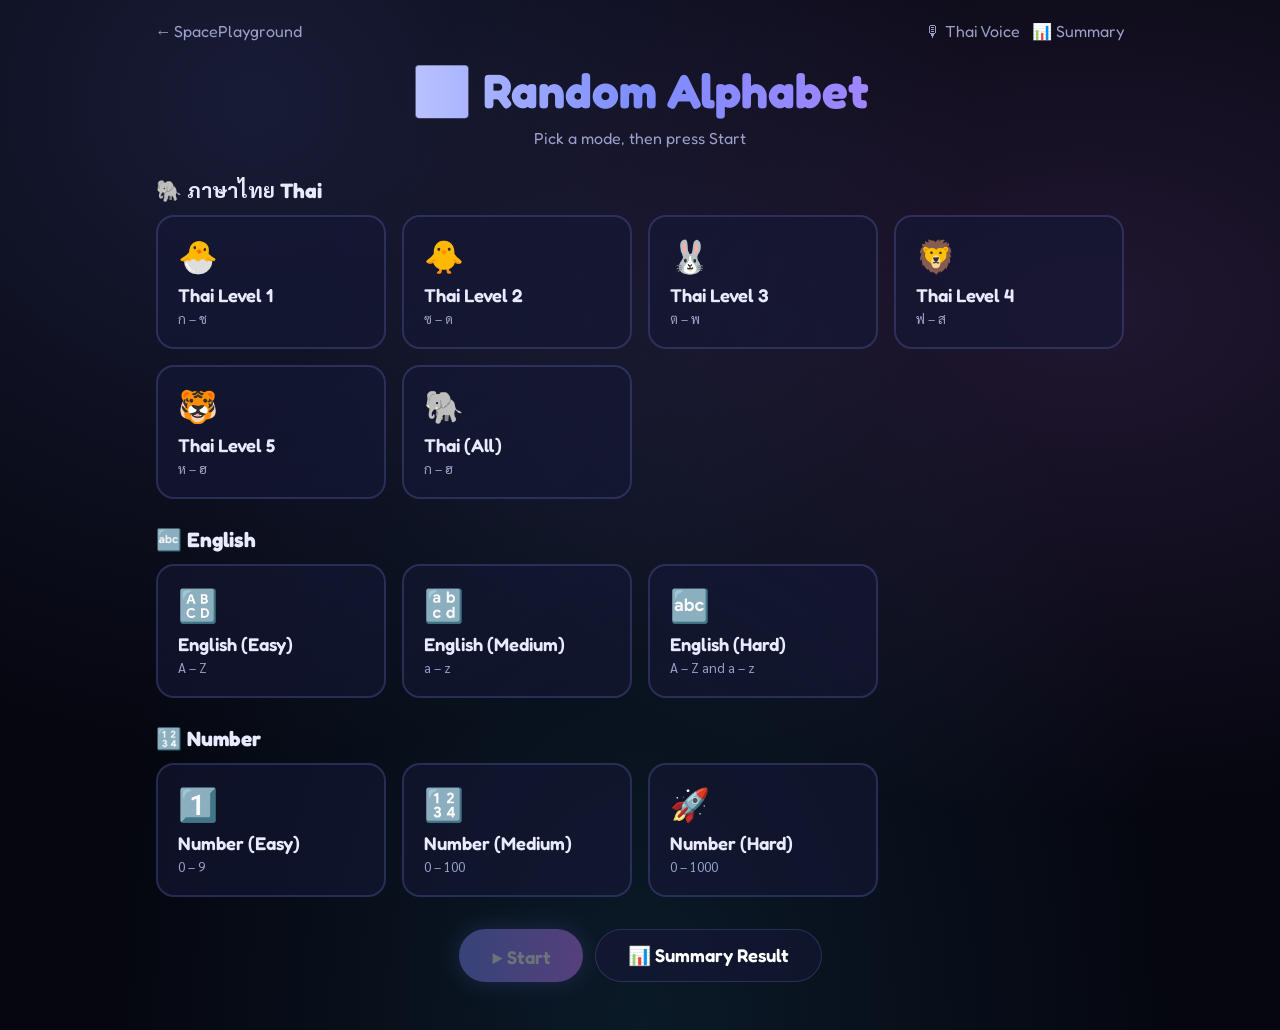
==== random-alphabet/index.html @ a7ce0a5f "Random Alphabet: record your own Thai voice; fix computer voice spelling out อ Co-Authored-By: Claud" ====
<!DOCTYPE html>
<html lang="en">
<head>
  <meta charset="UTF-8">
  <meta name="viewport" content="width=device-width, initial-scale=1.0">
  <title>Random Alphabet</title>
  <meta name="description" content="Random Alphabet — flash letters and numbers for kids, with score tracking.">
  <link rel="icon" href="data:image/svg+xml,<svg xmlns='http://www.w3.org/2000/svg' viewBox='0 0 100 100'><text y='.9em' font-size='90'>🔤</text></svg>">
  <link rel="preconnect" href="https://fonts.googleapis.com">
  <link rel="preconnect" href="https://fonts.gstatic.com" crossorigin>
  <link href="https://fonts.googleapis.com/css2?family=Fredoka:wght@500;600;700&family=Sarabun:wght@400;600&display=swap" rel="stylesheet">
  <style>
    :root {
      --bg: #05060f;
      --text: #e8eaff;
      --muted: #9aa0c7;
      --card: rgba(20, 24, 54, 0.6);
      --card-border: rgba(140, 150, 255, 0.2);
      --accent: #7c8cff;
      --accent-2: #c77dff;
      --good: #2ecc71;
      --bad: #ff5c6c;
      --glow: rgba(124, 140, 255, 0.45);
    }

    * { box-sizing: border-box; margin: 0; padding: 0; }

    body {
      font-family: "Fredoka", "Sarabun", system-ui, sans-serif;
      background: var(--bg);
      color: var(--text);
      min-height: 100vh;
      min-height: 100dvh;
      overflow-x: hidden;
      background-image:
        radial-gradient(ellipse at 20% 10%, rgba(124, 140, 255, 0.16), transparent 50%),
        radial-gradient(ellipse at 85% 30%, rgba(199, 125, 255, 0.14), transparent 50%),
        radial-gradient(ellipse at 50% 100%, rgba(60, 200, 255, 0.10), transparent 60%);
    }

    .wrap {
      max-width: 1000px;
      margin: 0 auto;
      padding: 0 16px;
    }

    .screen { display: none; }
    .screen.active { display: block; }

    button { font-family: inherit; cursor: pointer; border: none; }

    /* ---------- Header ---------- */
    header {
      display: flex;
      align-items: center;
      justify-content: space-between;
      padding: 20px 0;
    }
    header a, .link-btn {
      color: var(--muted);
      text-decoration: none;
      font-size: 1rem;
      background: none;
    }
    header a:hover, .link-btn:hover { color: var(--text); }

    h1 {
      font-size: clamp(2rem, 6vw, 3rem);
      text-align: center;
      background: linear-gradient(90deg, #ffffff, var(--accent) 50%, var(--accent-2));
      -webkit-background-clip: text;
      background-clip: text;
      color: transparent;
    }
    .sub { text-align: center; color: var(--muted); margin: 8px 0 28px; }

    h2 { font-size: 1.3rem; margin: 28px 0 12px; }

    /* ---------- Mode menu ---------- */
    .modes {
      display: grid;
      grid-template-columns: repeat(auto-fill, minmax(200px, 1fr));
      gap: 16px;
    }
    .mode {
      text-align: left;
      padding: 20px;
      border-radius: 18px;
      background: var(--card);
      border: 2px solid var(--card-border);
      color: var(--text);
      transition: transform 0.2s, border-color 0.2s, box-shadow 0.2s;
    }
    .mode:hover { transform: translateY(-4px); border-color: var(--accent); }
    .mode.selected {
      border-color: var(--accent-2);
      box-shadow: 0 0 28px rgba(199, 125, 255, 0.35);
    }
    .mode .icon { font-size: 2rem; }
    .mode .name { font-size: 1.15rem; font-weight: 600; margin-top: 8px; }
    .mode .range { color: var(--muted); font-family: "Sarabun", sans-serif; margin-top: 4px; }
    #mode-list h2:first-child { margin-top: 0; }

    .actions {
      display: flex;
      gap: 12px;
      justify-content: center;
      flex-wrap: wrap;
      margin: 32px 0 48px;
    }
    .btn {
      padding: 14px 32px;
      border-radius: 999px;
      font-size: 1.15rem;
      font-weight: 600;
      color: #fff;
      background: linear-gradient(90deg, var(--accent), var(--accent-2));
      box-shadow: 0 0 24px var(--glow);
      transition: transform 0.15s, opacity 0.2s;
    }
    .btn:hover { transform: translateY(-2px); }
    .btn:disabled { opacity: 0.4; cursor: not-allowed; transform: none; }
    .btn.ghost {
      background: var(--card);
      border: 1px solid var(--card-border);
      box-shadow: none;
    }
    .btn.danger { background: rgba(255, 92, 108, 0.15); color: var(--bad); box-shadow: none; }

    /* ---------- Game ---------- */
    #game.active {
      display: flex;
      flex-direction: column;
      min-height: 100vh;
      min-height: 100dvh;
      padding-bottom: 16px;
    }
    .bar {
      display: flex;
      align-items: center;
      justify-content: space-between;
      gap: 12px;
      padding: 16px 0;
      flex-wrap: wrap;
    }
    .pill {
      padding: 8px 16px;
      border-radius: 999px;
      background: var(--card);
      border: 1px solid var(--card-border);
      font-size: 1.05rem;
      font-weight: 600;
    }
    .timer { font-variant-numeric: tabular-nums; }
    .score .ok { color: var(--good); }
    .score .no { color: var(--bad); }
    .stop {
      padding: 10px 22px;
      border-radius: 999px;
      font-size: 1rem;
      font-weight: 600;
      background: rgba(255, 92, 108, 0.15);
      color: var(--bad);
      border: 1px solid rgba(255, 92, 108, 0.4);
    }

    .stage {
      flex: 1;
      display: flex;
      align-items: center;
      justify-content: center;
      padding: 12px 0;
    }
    .char {
      font-family: "Fredoka", "Sarabun", sans-serif;
      font-weight: 700;
      line-height: 1;
      font-size: min(52vw, 48vh);
      text-shadow: 0 0 40px currentColor;
      user-select: none;
    }
    /* Looped Thai font at regular weight with a soft glow, so the head circles (หัว)
       stay open and easy to see, like in school books. Bold or a strong glow fills them in. */
    .char.thai {
      font-family: "Sarabun", sans-serif;
      font-weight: 400;
      text-shadow: 0 0 18px rgba(255, 255, 255, 0.25);
      text-shadow: 0 0 18px color-mix(in srgb, currentColor 50%, transparent);
    }
    .char.long { font-size: min(30vw, 34vh); }
    .char.pop { animation: pop 0.35s ease-out; }
    @keyframes pop {
      0% { transform: scale(0.6); opacity: 0; }
      70% { transform: scale(1.08); opacity: 1; }
      100% { transform: scale(1); }
    }

    /* ---------- Correct / incorrect effects ---------- */
    .char.celebrate { animation: celebrate 0.8s ease-out; }
    @keyframes celebrate {
      0% { transform: scale(1); }
      30% { transform: scale(1.25) rotate(-6deg); }
      60% { transform: scale(0.95) rotate(4deg); }
      100% { transform: scale(1) rotate(0); }
    }
    .char.shake { animation: shake 0.4s ease-in-out; }
    @keyframes shake {
      0%, 100% { transform: translateX(0); }
      25% { transform: translateX(-14px); }
      75% { transform: translateX(14px); }
    }

    #fx {
      position: fixed;
      inset: 0;
      width: 100%;
      height: 100%;
      pointer-events: none;
      z-index: 10;
    }
    .cheer {
      position: fixed;
      left: 50%;
      top: 18%;
      z-index: 11;
      pointer-events: none;
      opacity: 0;
      white-space: nowrap;
      font-size: clamp(2rem, 8vw, 4rem);
      font-weight: 700;
      color: #fff;
      text-shadow: 0 0 20px var(--accent-2), 0 0 40px var(--accent);
    }
    .cheer.show { animation: cheer 1s ease-out; }
    @keyframes cheer {
      0% { opacity: 0; transform: translate(-50%, 20px) scale(0.5); }
      25% { opacity: 1; transform: translate(-50%, 0) scale(1.15); }
      70% { opacity: 1; transform: translate(-50%, -10px) scale(1); }
      100% { opacity: 0; transform: translate(-50%, -40px) scale(1); }
    }

    .rocket {
      position: fixed;
      left: 0;
      bottom: 0;
      z-index: 11;
      pointer-events: none;
      opacity: 0;
      font-size: clamp(3rem, 10vw, 6rem);
    }
    .rocket.fly { animation: rocket-dance 1.8s ease-in-out; }
    @keyframes rocket-dance {
      0%   { opacity: 1; transform: translate(-10vw, 10vh) rotate(0deg); }
      20%  { transform: translate(20vw, -25vh) rotate(-20deg) scale(1.1); }
      35%  { transform: translate(35vw, -35vh) rotate(25deg); }
      50%  { transform: translate(50vw, -30vh) rotate(-25deg) scale(1.2); }
      65%  { transform: translate(62vw, -45vh) rotate(20deg); }
      85%  { opacity: 1; transform: translate(85vw, -75vh) rotate(-10deg); }
      100% { opacity: 0; transform: translate(110vw, -110vh) rotate(0deg); }
    }

    .answer button:disabled { opacity: 0.6; }

    /* ---------- Winner ---------- */
    .win-banner { display: none; }
    #result.win .win-banner { display: block; }
    #result.win .result-card {
      border-color: #ffd166;
      box-shadow: 0 0 50px rgba(255, 209, 102, 0.35);
    }
    .trophy {
      font-size: clamp(5rem, 20vw, 9rem);
      line-height: 1.1;
      animation: trophy 1.2s ease-in-out infinite alternate;
    }
    @keyframes trophy {
      from { transform: scale(1) rotate(-8deg); }
      to { transform: scale(1.15) rotate(8deg); }
    }
    .winner {
      font-size: clamp(2.5rem, 10vw, 4.5rem);
      font-weight: 700;
      background: linear-gradient(90deg, #ffd166, #f72585, #4cc9f0, #06d6a0, #ffd166);
      background-size: 300% 100%;
      -webkit-background-clip: text;
      background-clip: text;
      color: transparent;
      animation: shine 3s linear infinite;
    }
    @keyframes shine { to { background-position: 300% 0; } }
    .winner-th { font-size: 1.4rem; margin-bottom: 12px; }

    /* ---------- Voice recording ---------- */
    .voice-progress { text-align: center; font-size: 1.1rem; margin-bottom: 20px; }
    .voice-grid {
      display: grid;
      grid-template-columns: repeat(auto-fill, minmax(150px, 1fr));
      gap: 12px;
    }
    .vcard {
      padding: 14px 10px;
      border-radius: 16px;
      background: var(--card);
      border: 2px solid var(--card-border);
      text-align: center;
    }
    .vcard.done { border-color: rgba(46, 204, 113, 0.55); }
    .vcard.recording {
      border-color: var(--bad);
      animation: rec-pulse 1s ease-in-out infinite alternate;
    }
    @keyframes rec-pulse { to { box-shadow: 0 0 24px rgba(255, 92, 108, 0.6); } }
    .vchar { font-family: "Sarabun", sans-serif; font-size: 3.5rem; line-height: 1.2; }
    .vhint { font-family: "Sarabun", sans-serif; color: var(--muted); font-size: 0.95rem; min-height: 1.4em; }
    .vbtns { display: flex; justify-content: center; gap: 6px; margin-top: 10px; }
    .vbtns button {
      width: 40px;
      height: 40px;
      border-radius: 50%;
      font-size: 1.05rem;
      background: rgba(255, 255, 255, 0.07);
      color: var(--text);
    }
    .vbtns button:disabled { opacity: 0.3; cursor: default; }
    .vbtns .rec { background: rgba(255, 92, 108, 0.18); }
    .vcard.recording .rec { background: var(--bad); }
    .voice-msg { text-align: center; color: var(--bad); margin-bottom: 16px; }
    .sound-btn {
      padding: 8px 14px;
      border-radius: 999px;
      font-size: 1.05rem;
      background: var(--card);
      border: 1px solid var(--card-border);
      color: var(--text);
    }

    .answer {
      display: grid;
      grid-template-columns: 1fr 1fr;
      gap: 16px;
    }
    .answer button {
      padding: 22px 12px;
      border-radius: 22px;
      font-size: clamp(1.2rem, 4vw, 1.6rem);
      font-weight: 700;
      color: #fff;
      transition: transform 0.1s;
    }
    .answer button:active { transform: scale(0.96); }
    .correct { background: var(--good); box-shadow: 0 6px 0 #1e8a4c; }
    .incorrect { background: var(--bad); box-shadow: 0 6px 0 #b83a47; }

    /* ---------- Result ---------- */
    .result-card {
      max-width: 480px;
      margin: 24px auto 0;
      padding: 28px;
      border-radius: 22px;
      background: var(--card);
      border: 1px solid var(--card-border);
      text-align: center;
    }
    .big-score { font-size: 3.5rem; font-weight: 700; margin: 12px 0; }
    .stats {
      display: grid;
      grid-template-columns: repeat(3, 1fr);
      gap: 10px;
      margin-top: 16px;
    }
    .stat { padding: 12px 6px; border-radius: 14px; background: rgba(255, 255, 255, 0.04); }
    .stat .v { font-size: 1.4rem; font-weight: 700; }
    .stat .l { color: var(--muted); font-size: 0.85rem; }

    /* ---------- Summary ---------- */
    .table-wrap { overflow-x: auto; border-radius: 16px; border: 1px solid var(--card-border); }
    table { width: 100%; border-collapse: collapse; background: var(--card); min-width: 560px; }
    th, td { padding: 12px 14px; text-align: left; font-size: 0.95rem; }
    th { color: var(--muted); font-weight: 500; border-bottom: 1px solid var(--card-border); }
    tr + tr td { border-top: 1px solid rgba(255, 255, 255, 0.05); }
    td.num { font-variant-numeric: tabular-nums; }
    .missed { display: flex; flex-wrap: wrap; gap: 8px; }
    .chip {
      padding: 6px 12px;
      border-radius: 999px;
      background: rgba(255, 92, 108, 0.12);
      color: var(--bad);
      font-family: "Fredoka", "Sarabun", sans-serif;
    }
    .chip b { font-size: 1.2rem; margin-right: 4px; }
    .empty { color: var(--muted); padding: 16px 0; }
    .mode-missed { margin-bottom: 12px; }
    .mode-missed .label { color: var(--muted); margin-bottom: 6px; }

    @media (max-width: 520px) {
      .answer button { padding: 20px 8px; }
      .bar { padding: 12px 0; }
      .pill { padding: 6px 12px; font-size: 0.95rem; }
    }
    @media (prefers-reduced-motion: reduce) {
      .char.pop, .char.celebrate, .char.shake, .trophy { animation: none; }
    }
  </style>
</head>
<body>
  <div class="wrap">

    <!-- ===== Mode menu ===== -->
    <section id="menu" class="screen active">
      <header>
        <a href="../">← SpacePlayground</a>
        <span>
          <button class="link-btn" data-go="voice">🎙 Thai Voice</button>
          &nbsp;
          <button class="link-btn" data-go="summary">📊 Summary</button>
        </span>
      </header>
      <h1>🔤 Random Alphabet</h1>
      <p class="sub">Pick a mode, then press Start</p>
      <div id="mode-list"></div>
      <div class="actions">
        <button class="btn" id="start-btn" disabled>▶ Start</button>
        <button class="btn ghost" data-go="summary">📊 Summary Result</button>
      </div>
    </section>

    <!-- ===== Game ===== -->
    <section id="game" class="screen">
      <div class="bar">
        <span class="pill" id="game-mode"></span>
        <span class="pill timer" id="timer">00:00</span>
        <span class="pill" id="progress"></span>
        <span class="pill score">
          <span class="ok">✔ <span id="ok-count">0</span></span>
          &nbsp;
          <span class="no">✘ <span id="no-count">0</span></span>
        </span>
        <button class="sound-btn" id="sound-btn" aria-label="Toggle sound">🔊</button>
        <button class="stop" id="stop-btn">■ Stop</button>
      </div>
      <div class="stage">
        <div class="char" id="char"></div>
      </div>
      <div class="answer">
        <button class="correct" id="correct-btn">✔ Correct</button>
        <button class="incorrect" id="incorrect-btn">✘ Incorrect</button>
      </div>
    </section>

    <!-- ===== Result of one game ===== -->
    <section id="result" class="screen">
      <header>
        <a href="../">← SpacePlayground</a>
        <span></span>
      </header>
      <div class="result-card">
        <div class="win-banner">
          <div class="trophy">🏆</div>
          <div class="winner">WINNER!</div>
          <div class="winner-th">ผู้ชนะ! เก่งที่สุดเลย! 🎉</div>
        </div>
        <div id="result-title" style="font-size:1.3rem;font-weight:600"></div>
        <div class="big-score" id="result-score"></div>
        <div class="stats">
          <div class="stat"><div class="v" id="result-ok" style="color:var(--good)"></div><div class="l">Correct</div></div>
          <div class="stat"><div class="v" id="result-no" style="color:var(--bad)"></div><div class="l">Incorrect</div></div>
          <div class="stat"><div class="v" id="result-time"></div><div class="l">Time</div></div>
        </div>
        <p class="sub" id="result-note" style="margin:16px 0 0"></p>
      </div>
      <div class="actions">
        <button class="btn" id="again-btn">↻ Play again</button>
        <button class="btn ghost" data-go="menu">Change mode</button>
        <button class="btn ghost" data-go="summary">📊 Summary</button>
      </div>
    </section>

    <!-- ===== Summary ===== -->
    <section id="summary" class="screen">
      <header>
        <button class="link-btn" data-go="menu">← Back to modes</button>
        <a href="../">SpacePlayground</a>
      </header>
      <h1>📊 Summary Result</h1>
      <p class="sub">All games, grouped by mode</p>

      <h2>By mode</h2>
      <div class="table-wrap">
        <table>
          <thead>
            <tr><th>Mode</th><th>Games</th><th>🏆 Wins</th><th>Turns</th><th>Correct</th><th>Incorrect</th><th>Accuracy</th><th>Best game</th><th>Total time</th></tr>
          </thead>
          <tbody id="mode-summary"></tbody>
        </table>
      </div>

      <h2>Most missed</h2>
      <div id="missed"></div>

      <h2>Game history</h2>
      <div class="table-wrap">
        <table>
          <thead>
            <tr><th>Date</th><th>Mode</th><th>Time</th><th>Correct</th><th>Incorrect</th><th>Accuracy</th></tr>
          </thead>
          <tbody id="history"></tbody>
        </table>
      </div>

      <div class="actions">
        <button class="btn ghost" id="export-btn">⬇ Export JSON</button>
        <button class="btn ghost" id="import-btn">⬆ Import JSON</button>
        <button class="btn danger" id="clear-btn">🗑 Clear all</button>
        <input type="file" id="import-file" accept="application/json,.json" hidden>
      </div>
    </section>

    <!-- ===== Record your own Thai voice ===== -->
    <section id="voice" class="screen">
      <header>
        <button class="link-btn" data-go="menu">← Back to modes</button>
        <a href="../">SpacePlayground</a>
      </header>
      <h1>🎙 Thai Voice</h1>
      <p class="sub">
        อัดเสียงของคุณเองทีละตัว — เกมจะเล่นเสียงของคุณ 2 ครั้งแทนเสียงคอมพิวเตอร์<br>
        Tap 🎙 to record, tap ■ to stop (stops by itself after 5 s). Saved on this device only.
      </p>
      <p class="voice-msg" id="voice-msg" hidden></p>
      <div class="voice-progress" id="voice-progress"></div>
      <div class="voice-grid" id="voice-grid"></div>
      <div class="actions">
        <button class="btn ghost" id="voice-export-btn">⬇ Export voices</button>
        <button class="btn ghost" id="voice-import-btn">⬆ Import voices</button>
        <button class="btn danger" id="voice-clear-btn">🗑 Delete all voices</button>
        <input type="file" id="voice-import-file" accept="application/json,.json" hidden>
      </div>
    </section>

  </div>

  <canvas id="fx"></canvas>
  <div class="cheer" id="cheer"></div>
  <div class="rocket" id="rocket">🚀</div>

  <script>
    // ===== Modes =====
    const range = (from, to) => Array.from({ length: to - from + 1 }, (_, i) => from + i);
    const UPPER = range(65, 90).map(c => String.fromCharCode(c));
    const LOWER = range(97, 122).map(c => String.fromCharCode(c));
    // The 44 Thai consonants ก – ฮ (ฤ and ฦ are vowels, so they are left out)
    const THAI = [..."กขฃคฅฆงจฉชซฌญฎฏฐฑฒณดตถทธนบปผฝพฟภมยรลวศษสหฬอฮ"];
    // Word for each consonant (ก → ไก่), shown as the hint when recording your voice
    const THAI_WORDS = {
      "ก": "ไก่", "ข": "ไข่", "ฃ": "ขวด", "ค": "ควาย", "ฅ": "คน", "ฆ": "ระฆัง", "ง": "งู",
      "จ": "จาน", "ฉ": "ฉิ่ง", "ช": "ช้าง", "ซ": "โซ่", "ฌ": "เฌอ", "ญ": "หญิง",
      "ฎ": "ชฎา", "ฏ": "ปฏัก", "ฐ": "ฐาน", "ฑ": "มณโฑ", "ฒ": "ผู้เฒ่า", "ณ": "เณร",
      "ด": "เด็ก", "ต": "เต่า", "ถ": "ถุง", "ท": "ทหาร", "ธ": "ธง", "น": "หนู",
      "บ": "ใบไม้", "ป": "ปลา", "ผ": "ผึ้ง", "ฝ": "ฝา", "พ": "พาน", "ฟ": "ฟัน", "ภ": "สำเภา", "ม": "ม้า",
      "ย": "ยักษ์", "ร": "เรือ", "ล": "ลิง", "ว": "แหวน",
      "ศ": "ศาลา", "ษ": "ฤๅษี", "ส": "เสือ", "ห": "หีบ", "ฬ": "จุฬา", "อ": "อ่าง", "ฮ": "นกฮูก",
    };
    // Computer voice: say the letter on its own (it reads ก as "กอ"; writing "กอ" makes it
    // spell out อ as "ออ อ่าง"), and respell words it misreads the way they are pronounced
    const SPOKEN_WORDS = {
      "ฌ": "เชอ", "ฎ": "ชะดา", "ฏ": "ปะตัก", "ฐ": "ถาน", "ฑ": "มนโท", "ฒ": "ผู้เท่า", "ณ": "เนน",
      "ท": "ทะหาน", "ย": "ยัก", "ศ": "สาลา", "ษ": "รือสี", "ฬ": "จุลา",
    };
    const thaiSpeech = c => `${c} ${SPOKEN_WORDS[c] || THAI_WORDS[c]}`;

    // Thai levels: 10 letters each, in alphabet order (level 5 = the last 4)
    const thaiLevel = (n, icon) => {
      const pool = THAI.slice((n - 1) * 10, n * 10);
      return { icon, name: `Thai Level ${n}`, range: `${pool[0]} – ${pool[pool.length - 1]}`, pool, thai: true };
    };

    const MODES = {
      thai1:     thaiLevel(1, "🐣"),
      thai2:     thaiLevel(2, "🐥"),
      thai3:     thaiLevel(3, "🐰"),
      thai4:     thaiLevel(4, "🦁"),
      thai5:     thaiLevel(5, "🐯"),
      thai:      { icon: "🐘", name: "Thai (All)",        range: "ก – ฮ",           pool: THAI, thai: true },
      enEasy:    { icon: "🔠", name: "English (Easy)",    range: "A – Z",            pool: UPPER },
      enMedium:  { icon: "🔡", name: "English (Medium)",  range: "a – z",            pool: LOWER },
      enHard:    { icon: "🔤", name: "English (Hard)",    range: "A – Z and a – z",  pool: [...UPPER, ...LOWER] },
      numEasy:   { icon: "1️⃣", name: "Number (Easy)",     range: "0 – 9",            pool: range(0, 9).map(String) },
      numMedium: { icon: "🔢", name: "Number (Medium)",   range: "0 – 100",          pool: range(0, 100).map(String) },
      numHard:   { icon: "🚀", name: "Number (Hard)",     range: "0 – 1000",         pool: range(0, 1000).map(String) },
    };

    const COLORS = ["#ffd166", "#06d6a0", "#4cc9f0", "#f72585", "#b8f2e6", "#ff9f1c", "#c77dff", "#90f1ef", "#ffadad"];

    // ===== Storage (JSON in this browser) =====
    const STORE_KEY = "spaceplayground.randomAlphabet.v1";

    function loadData() {
      try {
        const data = JSON.parse(localStorage.getItem(STORE_KEY));
        if (data && Array.isArray(data.games)) return data;
      } catch (e) {}
      return { version: 1, games: [] };
    }

    function saveData(data) {
      try {
        localStorage.setItem(STORE_KEY, JSON.stringify(data));
        return true;
      } catch (e) {
        return false;
      }
    }

    // ===== Helpers =====
    const $ = id => document.getElementById(id);

    function fmtTime(sec) {
      const m = Math.floor(sec / 60), s = sec % 60;
      return `${String(m).padStart(2, "0")}:${String(s).padStart(2, "0")}`;
    }

    function pct(ok, total) {
      return total ? Math.round((ok / total) * 100) + "%" : "–";
    }

    function escapeHtml(s) {
      return String(s).replace(/[&<>"']/g, c => ({ "&": "&amp;", "<": "&lt;", ">": "&gt;", '"': "&quot;", "'": "&#39;" }[c]));
    }

    function show(screen) {
      document.querySelectorAll(".screen").forEach(el => el.classList.toggle("active", el.id === screen));
      if (screen === "summary") renderSummary();
      if (screen === "voice") renderVoices();
      else stopRecording();
      window.scrollTo(0, 0);
    }

    document.querySelectorAll("[data-go]").forEach(el =>
      el.addEventListener("click", () => show(el.dataset.go))
    );

    // ===== Mode menu =====
    let selectedMode = null;

    const MODE_GROUPS = [
      { title: "🐘 ภาษาไทย Thai", keys: ["thai1", "thai2", "thai3", "thai4", "thai5", "thai"] },
      { title: "🔤 English", keys: ["enEasy", "enMedium", "enHard"] },
      { title: "🔢 Number", keys: ["numEasy", "numMedium", "numHard"] },
    ];

    for (const group of MODE_GROUPS) {
      const title = document.createElement("h2");
      title.textContent = group.title;
      const grid = document.createElement("div");
      grid.className = "modes";
      $("mode-list").append(title, grid);
      for (const key of group.keys) addModeButton(key, MODES[key], grid);
    }

    function addModeButton(key, m, grid) {
      const btn = document.createElement("button");
      btn.className = "mode";
      btn.dataset.mode = key;
      btn.innerHTML = `<div class="icon">${m.icon}</div><div class="name">${m.name}</div><div class="range">${m.range}</div>`;
      btn.addEventListener("click", () => {
        selectedMode = key;
        document.querySelectorAll(".mode").forEach(el => el.classList.toggle("selected", el === btn));
        $("start-btn").disabled = false;
      });
      btn.addEventListener("dblclick", startGame);
      grid.appendChild(btn);
    }

    $("start-btn").addEventListener("click", startGame);

    // ===== Game =====
    let game = null;
    let timerId = null;

    function startGame() {
      if (!selectedMode) return;
      game = {
        mode: selectedMode,
        startedAt: Date.now(),
        turns: [],
        current: null,
        streak: 0,
        // Characters not yet answered correctly; a correct one is removed so it won't come back
        remaining: new Set(MODES[selectedMode].pool),
      };
      updateProgress();
      $("game-mode").textContent = `${MODES[selectedMode].icon} ${MODES[selectedMode].name}`;
      $("ok-count").textContent = "0";
      $("no-count").textContent = "0";
      $("timer").textContent = "00:00";
      busy = false;
      setAnswerButtons(true);
      clearInterval(timerId);
      timerId = setInterval(() => {
        $("timer").textContent = fmtTime(elapsedSec());
      }, 250);
      show("game");
      nextChar();
    }

    function elapsedSec() {
      return Math.floor((Date.now() - game.startedAt) / 1000);
    }

    function updateProgress() {
      const total = MODES[game.mode].pool.length;
      $("progress").textContent = `⭐ ${total - game.remaining.size} / ${total}`;
    }

    function nextChar() {
      const mode = MODES[game.mode];
      const pool = [...game.remaining];
      let value;
      do {
        value = pool[Math.floor(Math.random() * pool.length)];
      } while (value === game.current && pool.length > 1);
      game.current = value;

      const el = $("char");
      el.textContent = value;
      el.className = "char" + (mode.thai ? " thai" : "") + (value.length >= 3 ? " long" : "");
      el.style.color = COLORS[Math.floor(Math.random() * COLORS.length)];
      void el.offsetWidth; // restart the pop animation
      el.classList.add("pop");
    }

    let busy = false; // true while an effect plays, so one tap = one answer

    function setAnswerButtons(enabled) {
      $("correct-btn").disabled = !enabled;
      $("incorrect-btn").disabled = !enabled;
    }

    const sleep = ms => new Promise(r => setTimeout(r, ms));

    async function answer(correct) {
      if (!game || busy) return;
      const value = game.current;
      game.turns.push({ value, correct, atSec: elapsedSec() });
      game.streak = correct ? game.streak + 1 : 0;
      if (correct) game.remaining.delete(value);
      const won = game.remaining.size === 0;
      const ok = game.turns.filter(t => t.correct).length;
      $("ok-count").textContent = ok;
      $("no-count").textContent = game.turns.length - ok;
      updateProgress();

      busy = true;
      setAnswerButtons(false);

      const el = $("char");
      el.classList.remove("pop", "celebrate", "shake");
      void el.offsetWidth;
      if (correct) {
        el.classList.add("celebrate");
        if (!won) celebrate(game.streak);
        playYay();
      } else {
        el.classList.add("shake");
        playOops();
      }

      // Read the letter aloud twice (easier for kids to catch), then show the next one
      const thisGame = game;
      const say = () => game === thisGame && speak(value, thisGame.mode);
      const voice = sleep(correct ? 350 : 400).then(say).then(() => sleep(400)).then(say);
      await Promise.all([sleep(correct ? 900 : 450), Promise.race([voice, sleep(7000)])]);
      if (game !== thisGame) return;
      if (won) return finishGame(true);
      busy = false;
      setAnswerButtons(true);
      nextChar();
    }

    // Every character answered correctly: trophy, fireworks show, fanfare and voice
    function winShow(modeKey) {
      const center = () => ({ x: window.innerWidth / 2, y: window.innerHeight / 3 });
      burst(150, center());
      fireworks(10);
      setTimeout(flyRocket, 600);
      setTimeout(() => burst(120, center()), 2200);
      setTimeout(() => fireworks(8), 2600);
      setTimeout(flyRocket, 3200);
      playFanfare();
      setTimeout(() => {
        if (MODES[modeKey].thai && voiceCache.has(WIN_KEY)) playRecording(WIN_KEY);
        else if (MODES[modeKey].thai) speakText("เก่งมาก! หนูชนะแล้ว!", "th");
        else speakText("Congratulations! You are the winner!", "en");
      }, 2000);
    }

    // ===== Effects: cheer text, confetti, fireworks, rocket, sounds, voice =====
    const CHEERS = ["เก่งมาก! 🎉", "Great job! ⭐", "Yay! 🥳", "ถูกต้อง! 🌟", "Awesome! 🚀", "Super! 🌈", "เยี่ยมเลย! 💫"];
    const reduceMotion = window.matchMedia("(prefers-reduced-motion: reduce)").matches;

    // Pick a random effect each time; every 5 in a row gets all of them
    function celebrate(streak) {
      if (streak > 0 && streak % 5 === 0) {
        showCheer(`🔥 ${streak} ติดกัน!`);
        burst();
        fireworks(5);
        flyRocket();
        return;
      }
      showCheer();
      const effects = [
        () => burst(),
        () => fireworks(3),
        () => { flyRocket(); burst(40); },
      ];
      effects[Math.floor(Math.random() * effects.length)]();
    }

    function showCheer(text) {
      const el = $("cheer");
      el.textContent = text || CHEERS[Math.floor(Math.random() * CHEERS.length)];
      el.classList.remove("show");
      void el.offsetWidth;
      el.classList.add("show");
    }

    function flyRocket() {
      if (reduceMotion) return;
      const el = $("rocket");
      el.classList.remove("fly");
      void el.offsetWidth;
      el.classList.add("fly");
    }

    const fx = $("fx");
    const fctx = fx.getContext("2d");
    let parts = [];
    let fxRunning = false;

    function sizeFx() {
      fx.width = window.innerWidth * devicePixelRatio;
      fx.height = window.innerHeight * devicePixelRatio;
    }
    window.addEventListener("resize", sizeFx);
    sizeFx();

    function runFx() {
      if (!fxRunning) {
        fxRunning = true;
        requestAnimationFrame(tickFx);
      }
    }

    // Confetti and stars bursting out of the letter
    function burst(count = 90, origin) {
      if (reduceMotion) return;
      const dpr = devicePixelRatio;
      if (!origin) {
        const r = $("char").getBoundingClientRect();
        origin = { x: r.left + r.width / 2, y: r.top + r.height / 2 };
      }
      const cx = origin.x * dpr;
      const cy = origin.y * dpr;
      const EMOJI = ["⭐", "🌟", "✨", "🎈", "💖", "🪐"];
      for (let i = 0; i < count; i++) {
        const angle = Math.random() * Math.PI * 2;
        const speed = (4 + Math.random() * 10) * dpr;
        parts.push({
          kind: "confetti",
          x: cx, y: cy,
          vx: Math.cos(angle) * speed,
          vy: Math.sin(angle) * speed - 4 * dpr,
          g: 0.25 * dpr,
          rot: Math.random() * Math.PI,
          vr: (Math.random() - 0.5) * 0.3,
          size: (6 + Math.random() * 6) * dpr,
          color: COLORS[Math.floor(Math.random() * COLORS.length)],
          emoji: i < 14 ? EMOJI[Math.floor(Math.random() * EMOJI.length)] : null,
          life: 0,
          max: 70 + Math.random() * 40,
        });
      }
      runFx();
    }

    // Fireworks: shells fly up from the bottom and explode into sparks
    function fireworks(count) {
      if (reduceMotion) return;
      for (let i = 0; i < count; i++) setTimeout(launchShell, i * 280);
    }

    function launchShell() {
      const dpr = devicePixelRatio;
      const g = 0.22 * dpr;
      const height = fx.height * (0.45 + Math.random() * 0.3);
      parts.push({
        kind: "shell",
        x: fx.width * (0.15 + Math.random() * 0.7),
        y: fx.height,
        vx: (Math.random() - 0.5) * 2 * dpr,
        vy: -Math.sqrt(2 * g * height),
        g,
        color: COLORS[Math.floor(Math.random() * COLORS.length)],
        life: 0,
        max: Infinity,
      });
      runFx();
    }

    function explode(shell) {
      const dpr = devicePixelRatio;
      const sparks = [];
      for (let i = 0; i < 60; i++) {
        const angle = (i / 60) * Math.PI * 2 + Math.random() * 0.1;
        const speed = (2 + Math.random() * 4) * dpr;
        sparks.push({
          kind: "spark",
          x: shell.x, y: shell.y,
          vx: Math.cos(angle) * speed,
          vy: Math.sin(angle) * speed,
          g: 0.06 * dpr,
          size: (2 + Math.random() * 2) * dpr,
          color: Math.random() < 0.2 ? "#ffffff" : shell.color,
          life: 0,
          max: 50 + Math.random() * 30,
        });
      }
      return sparks;
    }

    function tickFx() {
      fctx.clearRect(0, 0, fx.width, fx.height);
      const born = [];
      for (const p of parts) {
        p.life++;
        if (p.kind === "shell") {
          p.vy += p.g;
          p.x += p.vx;
          p.y += p.vy;
          fctx.strokeStyle = p.color;
          fctx.lineWidth = 3 * devicePixelRatio;
          fctx.beginPath();
          fctx.moveTo(p.x, p.y);
          fctx.lineTo(p.x - p.vx * 3, p.y - p.vy * 3);
          fctx.stroke();
          if (p.vy >= 0) {
            p.life = p.max;
            born.push(...explode(p));
          }
          continue;
        }

        const drag = p.kind === "spark" ? 0.97 : 0.98;
        p.vx *= drag;
        p.vy = p.vy * drag + p.g;
        p.x += p.vx;
        p.y += p.vy;
        fctx.save();
        fctx.globalAlpha = 1 - p.life / p.max;
        if (p.kind === "spark") {
          fctx.fillStyle = p.color;
          fctx.beginPath();
          fctx.arc(p.x, p.y, p.size, 0, Math.PI * 2);
          fctx.fill();
        } else {
          p.rot += p.vr;
          fctx.translate(p.x, p.y);
          fctx.rotate(p.rot);
          if (p.emoji) {
            fctx.font = `${p.size * 3}px serif`;
            fctx.textAlign = "center";
            fctx.textBaseline = "middle";
            fctx.fillText(p.emoji, 0, 0);
          } else {
            fctx.fillStyle = p.color;
            fctx.fillRect(-p.size / 2, -p.size / 4, p.size, p.size / 2);
          }
        }
        fctx.restore();
      }
      parts = parts.filter(p => p.life < p.max).concat(born);
      if (parts.length) {
        requestAnimationFrame(tickFx);
      } else {
        fctx.clearRect(0, 0, fx.width, fx.height);
        fxRunning = false;
      }
    }

    // Sounds are generated in the browser (no audio files needed)
    const SOUND_KEY = STORE_KEY + ".sound";
    let soundOn = true;
    try { soundOn = localStorage.getItem(SOUND_KEY) !== "off"; } catch (e) {}
    let audioCtx = null;

    function updateSoundBtn() {
      $("sound-btn").textContent = soundOn ? "🔊" : "🔇";
    }
    updateSoundBtn();
    $("sound-btn").addEventListener("click", () => {
      soundOn = !soundOn;
      try { localStorage.setItem(SOUND_KEY, soundOn ? "on" : "off"); } catch (e) {}
      updateSoundBtn();
    });

    function playNotes(notes, type, volume) {
      if (!soundOn) return;
      try {
        audioCtx = audioCtx || new (window.AudioContext || window.webkitAudioContext)();
        const t0 = audioCtx.currentTime;
        notes.forEach(([freq, start, len]) => {
          const osc = audioCtx.createOscillator();
          const gain = audioCtx.createGain();
          osc.type = type;
          osc.frequency.value = freq;
          gain.gain.setValueAtTime(0.0001, t0 + start);
          gain.gain.exponentialRampToValueAtTime(volume, t0 + start + 0.02);
          gain.gain.exponentialRampToValueAtTime(0.0001, t0 + start + len);
          osc.connect(gain).connect(audioCtx.destination);
          osc.start(t0 + start);
          osc.stop(t0 + start + len + 0.05);
        });
      } catch (e) {}
    }

    // Happy rising "ta-da": C5 E5 G5 C6
    const playYay = () => playNotes([[523.25, 0, 0.3], [659.25, 0.09, 0.3], [783.99, 0.18, 0.3], [1046.5, 0.27, 0.5]], "triangle", 0.25);
    // Soft, gentle "boop" — not scary
    const playOops = () => playNotes([[392, 0, 0.18], [311.13, 0.14, 0.25]], "sine", 0.15);
    // Winner fanfare: "ta-ta-ta-taaa, ta-ta-taaaa"
    const playFanfare = () => playNotes([
      [523.25, 0, 0.18], [523.25, 0.2, 0.18], [523.25, 0.4, 0.18], [659.25, 0.6, 0.5],
      [587.33, 1.1, 0.18], [659.25, 1.3, 0.18], [783.99, 1.5, 0.3], [1046.5, 1.8, 0.9],
    ], "triangle", 0.25);

    // Voice: the browser's built-in text-to-speech reads the letter aloud
    const hasSpeech = "speechSynthesis" in window;
    if (hasSpeech) {
      speechSynthesis.getVoices();
      speechSynthesis.addEventListener("voiceschanged", () => speechSynthesis.getVoices());
    }

    function pickVoice(lang) {
      const voices = speechSynthesis.getVoices().filter(v => v.lang.toLowerCase().replace("_", "-").startsWith(lang));
      return voices.find(v => /en-us/i.test(v.lang.replace("_", "-"))) || voices[0] || null;
    }

    // Resolves when speaking is done (or right away if there is no voice for that language)
    function speakText(text, lang) {
      return new Promise(resolve => {
        if (!soundOn || !hasSpeech) return resolve();
        const voice = pickVoice(lang);
        if (!voice) return resolve();
        const u = new SpeechSynthesisUtterance(text);
        u.voice = voice;
        u.lang = voice.lang;
        // Natural pitch for Thai: raising it distorts the tones
        u.rate = lang === "th" ? 0.8 : 0.85;
        u.pitch = lang === "th" ? 1 : 1.15;
        u.onend = u.onerror = () => resolve();
        if (speechSynthesis.speaking || speechSynthesis.pending) speechSynthesis.cancel();
        speechSynthesis.speak(u);
      });
    }

    function speak(value, modeKey) {
      if (MODES[modeKey].thai && voiceCache.has(value)) return playRecording(value);
      if (MODES[modeKey].thai) return speakText(thaiSpeech(value), "th");
      if (/^[a-z]$/.test(value)) return speakText(`small ${value.toUpperCase()}`, "en");
      if (/^[A-Z]$/.test(value)) return speakText(modeKey === "enHard" ? `big ${value}` : value, "en");
      return speakText(value, "en");
    }

    $("correct-btn").addEventListener("click", () => answer(true));
    $("incorrect-btn").addEventListener("click", () => answer(false));
    $("stop-btn").addEventListener("click", () => finishGame(false));

    function finishGame(completed) {
      if (!game) return;
      busy = false;
      clearInterval(timerId);
      if (hasSpeech) speechSynthesis.cancel();
      stopPlayback();
      const endedAt = Date.now();
      const correct = game.turns.filter(t => t.correct).length;
      const record = {
        id: String(game.startedAt),
        mode: game.mode,
        startedAt: new Date(game.startedAt).toISOString(),
        endedAt: new Date(endedAt).toISOString(),
        durationSec: Math.round((endedAt - game.startedAt) / 1000),
        correct,
        incorrect: game.turns.length - correct,
        completed,
        turns: game.turns,
      };

      let note = "";
      if (record.turns.length === 0) {
        note = "No turns played, so this game was not saved.";
      } else {
        const data = loadData();
        data.games.push(record);
        note = saveData(data) ? "Saved ✓" : "Could not save (browser storage is blocked).";
      }

      $("result-title").textContent = `${MODES[record.mode].icon} ${MODES[record.mode].name}`;
      $("result-score").textContent = `${record.correct} / ${record.turns.length}`;
      $("result-ok").textContent = record.correct;
      $("result-no").textContent = record.incorrect;
      $("result-time").textContent = fmtTime(record.durationSec);
      $("result-note").textContent = note;
      $("result").classList.toggle("win", completed);
      game = null;
      show("result");
      if (completed) winShow(record.mode);
    }

    $("again-btn").addEventListener("click", startGame);

    // ===== Your own recorded Thai voice (stored in IndexedDB on this device) =====
    const WIN_KEY = "__win";
    const VOICE_ITEMS = [
      ...THAI.map(c => ({ key: c, label: c, hint: `${c} ${THAI_WORDS[c]}` })),
      { key: WIN_KEY, label: "🏆", hint: "เก่งมาก! หนูชนะแล้ว!" },
    ];
    const voiceCache = new Map(); // key -> audio Blob
    let dbPromise = null;

    function openDb() {
      dbPromise = dbPromise || new Promise((resolve, reject) => {
        const req = indexedDB.open("spaceplayground-random-alphabet", 1);
        req.onupgradeneeded = () => req.result.createObjectStore("voices");
        req.onsuccess = () => resolve(req.result);
        req.onerror = () => reject(req.error);
      });
      return dbPromise;
    }

    async function voiceStore(mode, fn) {
      const db = await openDb();
      return new Promise((resolve, reject) => {
        const tx = db.transaction("voices", mode);
        const req = fn(tx.objectStore("voices"));
        tx.oncomplete = () => resolve(req && req.result);
        tx.onerror = () => reject(tx.error);
      });
    }

    async function loadVoices() {
      try {
        const db = await openDb();
        await new Promise((resolve, reject) => {
          const req = db.transaction("voices").objectStore("voices").openCursor();
          req.onsuccess = () => {
            const cur = req.result;
            if (!cur) return resolve();
            voiceCache.set(cur.key, cur.value);
            cur.continue();
          };
          req.onerror = () => reject(req.error);
        });
      } catch (e) {}
    }
    loadVoices();

    async function saveVoice(key, blob) {
      await voiceStore("readwrite", s => s.put(blob, key));
      voiceCache.set(key, blob);
    }

    async function deleteVoice(key) {
      await voiceStore("readwrite", s => s.delete(key));
      voiceCache.delete(key);
    }

    let currentAudio = null;

    function stopPlayback() {
      if (currentAudio) currentAudio.pause();
      currentAudio = null;
    }

    // Resolves when the recording has finished playing
    function playRecording(key, force) {
      return new Promise(resolve => {
        const blob = voiceCache.get(key);
        if (!blob || (!soundOn && !force)) return resolve();
        stopPlayback();
        const url = URL.createObjectURL(blob);
        const audio = new Audio(url);
        currentAudio = audio;
        const done = () => { URL.revokeObjectURL(url); resolve(); };
        audio.onended = audio.onerror = audio.onpause = done;
        audio.play().catch(done);
      });
    }

    // Recording: one letter at a time
    let recorder = null;
    let recordingKey = null;
    let recordTimer = null;

    async function startRecording(key) {
      stopRecording();
      stopPlayback();
      const msg = $("voice-msg");
      msg.hidden = true;
      let stream;
      try {
        stream = await navigator.mediaDevices.getUserMedia({ audio: true });
      } catch (e) {
        msg.textContent = "Can't use the microphone. Please allow microphone access for this site and try again.";
        msg.hidden = false;
        return;
      }
      const chunks = [];
      const rec = new MediaRecorder(stream);
      recorder = rec;
      recordingKey = key;
      rec.ondataavailable = e => e.data.size && chunks.push(e.data);
      rec.onstop = async () => {
        stream.getTracks().forEach(t => t.stop());
        const blob = new Blob(chunks, { type: rec.mimeType || "audio/webm" });
        if (recorder === rec) {
          recorder = null;
          recordingKey = null;
        }
        try {
          if (blob.size) await saveVoice(key, blob);
        } catch (e) {
          msg.textContent = "Could not save the recording (browser storage is blocked).";
          msg.hidden = false;
        }
        renderVoices();
        if (voiceCache.has(key)) playRecording(key, true);
      };
      recorder.start();
      recordTimer = setTimeout(stopRecording, 5000);
      renderVoices();
    }

    function stopRecording() {
      clearTimeout(recordTimer);
      if (recorder && recorder.state === "recording") recorder.stop();
    }

    function renderVoices() {
      const grid = $("voice-grid");
      const done = VOICE_ITEMS.filter(v => voiceCache.has(v.key)).length;
      $("voice-progress").textContent = `🎙 Recorded ${done} / ${VOICE_ITEMS.length}`;
      grid.innerHTML = "";
      for (const item of VOICE_ITEMS) {
        const has = voiceCache.has(item.key);
        const isRec = recordingKey === item.key;
        const card = document.createElement("div");
        card.className = "vcard" + (has ? " done" : "") + (isRec ? " recording" : "");
        card.innerHTML = `
          <div class="vchar">${item.label}</div>
          <div class="vhint">${item.hint}</div>
          <div class="vbtns">
            <button class="rec" title="Record">${isRec ? "■" : "🎙"}</button>
            <button class="play" title="Play" ${has ? "" : "disabled"}>▶</button>
            <button class="del" title="Delete" ${has ? "" : "disabled"}>🗑</button>
          </div>`;
        card.querySelector(".rec").addEventListener("click", () => (isRec ? stopRecording() : startRecording(item.key)));
        card.querySelector(".play").addEventListener("click", () => playRecording(item.key, true));
        card.querySelector(".del").addEventListener("click", async () => {
          await deleteVoice(item.key).catch(() => {});
          renderVoices();
        });
        grid.appendChild(card);
      }
    }

    const blobToDataUrl = blob => new Promise(resolve => {
      const r = new FileReader();
      r.onload = () => resolve(r.result);
      r.readAsDataURL(blob);
    });

    $("voice-export-btn").addEventListener("click", async () => {
      const voices = {};
      for (const [key, blob] of voiceCache) voices[key] = await blobToDataUrl(blob);
      const file = new Blob([JSON.stringify({ version: 1, voices })], { type: "application/json" });
      const a = document.createElement("a");
      a.href = URL.createObjectURL(file);
      a.download = `random-alphabet-thai-voice-${new Date().toISOString().slice(0, 10)}.json`;
      a.click();
      URL.revokeObjectURL(a.href);
    });

    $("voice-import-btn").addEventListener("click", () => $("voice-import-file").click());

    $("voice-import-file").addEventListener("change", async e => {
      const file = e.target.files[0];
      e.target.value = "";
      if (!file) return;
      try {
        const data = JSON.parse(await file.text());
        if (!data || typeof data.voices !== "object") throw new Error("bad file");
        let count = 0;
        for (const [key, url] of Object.entries(data.voices)) {
          if (!VOICE_ITEMS.some(v => v.key === key) || !String(url).startsWith("data:audio/")) continue;
          await saveVoice(key, await (await fetch(url)).blob());
          count++;
        }
        alert(`Imported ${count} recording(s).`);
        renderVoices();
      } catch (err) {
        alert("That file doesn't look like a Thai Voice export.");
      }
    });

    $("voice-clear-btn").addEventListener("click", async () => {
      if (!confirm("Delete ALL your recordings? Tip: Export voices first if you want a backup.")) return;
      for (const key of [...voiceCache.keys()]) await deleteVoice(key).catch(() => {});
      renderVoices();
    });

    // ===== Summary =====
    function renderSummary() {
      const games = loadData().games;

      // By mode
      const rows = Object.entries(MODES).map(([key, m]) => {
        const g = games.filter(x => x.mode === key);
        const ok = g.reduce((s, x) => s + x.correct, 0);
        const no = g.reduce((s, x) => s + x.incorrect, 0);
        const time = g.reduce((s, x) => s + x.durationSec, 0);
        const best = g.length
          ? g.reduce((b, x) => (x.correct / (x.correct + x.incorrect) > b.correct / (b.correct + b.incorrect) ? x : b))
          : null;
        return `<tr>
          <td>${m.icon} ${m.name}</td>
          <td class="num">${g.length}</td>
          <td class="num">${g.filter(x => x.completed).length}</td>
          <td class="num">${ok + no}</td>
          <td class="num" style="color:var(--good)">${ok}</td>
          <td class="num" style="color:var(--bad)">${no}</td>
          <td class="num">${pct(ok, ok + no)}</td>
          <td class="num">${best ? `${best.correct}/${best.correct + best.incorrect}` : "–"}</td>
          <td class="num">${g.length ? fmtTime(time) : "–"}</td>
        </tr>`;
      });
      $("mode-summary").innerHTML = rows.join("");

      // Most missed characters per mode
      const missedHtml = Object.entries(MODES).map(([key, m]) => {
        const counts = {};
        games.filter(x => x.mode === key).forEach(x =>
          x.turns.forEach(t => { if (!t.correct) counts[t.value] = (counts[t.value] || 0) + 1; })
        );
        const top = Object.entries(counts).sort((a, b) => b[1] - a[1]).slice(0, 10);
        if (!top.length) return "";
        return `<div class="mode-missed">
          <div class="label">${m.icon} ${m.name}</div>
          <div class="missed">${top.map(([v, n]) => `<span class="chip"><b>${escapeHtml(v)}</b>×${n}</span>`).join("")}</div>
        </div>`;
      }).join("");
      $("missed").innerHTML = missedHtml || `<p class="empty">No mistakes yet 🎉</p>`;

      // History (newest first)
      const hist = [...games].reverse().map(x => {
        const m = MODES[x.mode] || { icon: "❔", name: x.mode };
        const d = new Date(x.startedAt);
        return `<tr>
          <td>${d.toLocaleDateString()} ${d.toLocaleTimeString([], { hour: "2-digit", minute: "2-digit" })}</td>
          <td>${m.icon} ${escapeHtml(m.name)}${x.completed ? " 🏆" : ""}</td>
          <td class="num">${fmtTime(x.durationSec)}</td>
          <td class="num" style="color:var(--good)">${x.correct}</td>
          <td class="num" style="color:var(--bad)">${x.incorrect}</td>
          <td class="num">${pct(x.correct, x.correct + x.incorrect)}</td>
        </tr>`;
      });
      $("history").innerHTML = hist.join("") || `<tr><td colspan="6" class="empty">No games yet. Go play one!</td></tr>`;
    }

    // ===== Export / Import / Clear =====
    $("export-btn").addEventListener("click", () => {
      const blob = new Blob([JSON.stringify(loadData(), null, 2)], { type: "application/json" });
      const a = document.createElement("a");
      a.href = URL.createObjectURL(blob);
      a.download = `random-alphabet-results-${new Date().toISOString().slice(0, 10)}.json`;
      a.click();
      URL.revokeObjectURL(a.href);
    });

    $("import-btn").addEventListener("click", () => $("import-file").click());

    $("import-file").addEventListener("change", async e => {
      const file = e.target.files[0];
      e.target.value = "";
      if (!file) return;
      try {
        const incoming = JSON.parse(await file.text());
        if (!incoming || !Array.isArray(incoming.games)) throw new Error("bad file");
        const data = loadData();
        const ids = new Set(data.games.map(g => g.id));
        const added = incoming.games.filter(g => g && g.id && !ids.has(g.id));
        data.games.push(...added);
        data.games.sort((a, b) => a.startedAt.localeCompare(b.startedAt));
        saveData(data);
        alert(`Imported ${added.length} new game(s).`);
        renderSummary();
      } catch (err) {
        alert("That file doesn't look like a Random Alphabet export.");
      }
    });

    $("clear-btn").addEventListener("click", () => {
      if (!confirm("Delete ALL saved results? Tip: Export JSON first if you want a backup.")) return;
      saveData({ version: 1, games: [] });
      renderSummary();
    });
  </script>
</body>
</html>
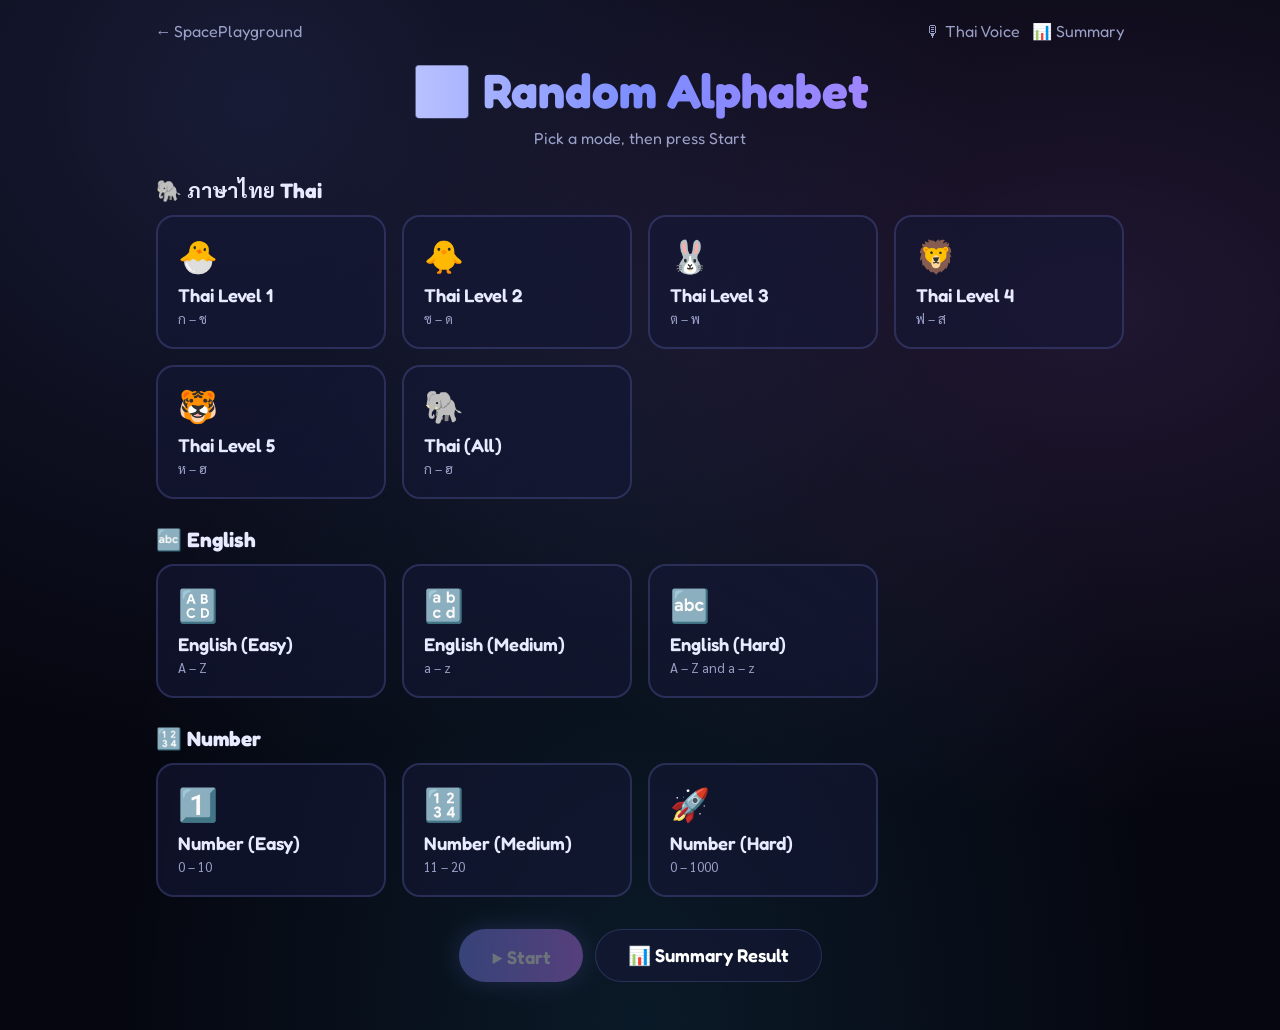
==== commit b74bb1bf: "Random Alphabet: no computer voice in Thai mode; numbers easy 0-10, medium 11-20 Co-Authored-By: Cla" ====
--- a/random-alphabet/index.html
+++ b/random-alphabet/index.html
@@ -261,6 +261,79 @@
 
     .answer button:disabled { opacity: 0.6; }
 
+    /* ---------- Journey progress: rocket flies from Earth to the trophy ---------- */
+    .track { display: flex; align-items: center; gap: 12px; }
+    .earth, .goal { font-size: 1.8rem; line-height: 1; }
+    .goal.near { animation: goal-pulse 0.7s ease-in-out infinite alternate; }
+    @keyframes goal-pulse {
+      to { transform: scale(1.4); filter: drop-shadow(0 0 14px #ffd166); }
+    }
+    .rail {
+      position: relative;
+      flex: 1;
+      height: 14px;
+      border-radius: 999px;
+      background: rgba(255, 255, 255, 0.08);
+      border: 1px solid var(--card-border);
+    }
+    .fill {
+      position: absolute;
+      top: 0;
+      bottom: 0;
+      left: 0;
+      width: 0;
+      border-radius: 999px;
+      background: linear-gradient(90deg, #4cc9f0, #c77dff, #ffd166);
+      box-shadow: 0 0 14px rgba(199, 125, 255, 0.6);
+      transition: width 0.6s cubic-bezier(0.34, 1.56, 0.64, 1);
+    }
+    .runner {
+      position: absolute;
+      top: 50%;
+      left: 0;
+      font-size: 2rem;
+      line-height: 1;
+      transform: translate(-50%, -55%) rotate(45deg);
+      filter: drop-shadow(0 0 8px rgba(255, 160, 60, 0.8));
+      transition: left 0.6s cubic-bezier(0.34, 1.56, 0.64, 1);
+    }
+    .slots {
+      display: flex;
+      flex-wrap: wrap;
+      justify-content: center;
+      gap: 5px;
+      margin-top: 12px;
+    }
+    .slot {
+      min-width: 30px;
+      height: 30px;
+      padding: 0 4px;
+      border-radius: 8px;
+      display: grid;
+      place-items: center;
+      font-size: 1rem;
+      color: rgba(255, 255, 255, 0.25);
+      background: rgba(255, 255, 255, 0.04);
+      border: 1px dashed rgba(255, 255, 255, 0.15);
+    }
+    .slot.thai { font-family: "Sarabun", sans-serif; }
+    .slot.got {
+      color: #10122b;
+      font-weight: 700;
+      background: var(--c);
+      border: 1px solid transparent;
+      box-shadow: 0 0 10px var(--c);
+    }
+    .slot.just { animation: slot-pop 0.6s ease-out; }
+    @keyframes slot-pop {
+      0% { transform: scale(0.3); }
+      60% { transform: scale(1.5); }
+      100% { transform: scale(1); }
+    }
+    /* Leave room for the slots under the track */
+    #game.has-slots .char { font-size: min(44vw, 34vh); }
+    #game.has-slots .char.long { font-size: min(28vw, 26vh); }
+
     /* ---------- Winner ---------- */
     .win-banner { display: none; }
     #result.win .win-banner { display: block; }
@@ -398,7 +471,7 @@
       .pill { padding: 6px 12px; font-size: 0.95rem; }
     }
     @media (prefers-reduced-motion: reduce) {
-      .char.pop, .char.celebrate, .char.shake, .trophy { animation: none; }
+      .char.pop, .char.celebrate, .char.shake, .trophy, .goal.near, .slot.just { animation: none; }
     }
   </style>
 </head>
@@ -437,6 +510,17 @@
         </span>
         <button class="sound-btn" id="sound-btn" aria-label="Toggle sound">🔊</button>
         <button class="stop" id="stop-btn">■ Stop</button>
+      </div>
+      <div class="journey">
+        <div class="track">
+          <span class="earth">🌍</span>
+          <div class="rail">
+            <div class="fill" id="journey-fill"></div>
+            <div class="runner">🚀</div>
+          </div>
+          <span class="goal" id="journey-goal">🏆</span>
+        </div>
+        <div class="slots" id="journey-slots"></div>
       </div>
       <div class="stage">
         <div class="char" id="char"></div>
@@ -523,7 +607,7 @@
       </header>
       <h1>🎙 Thai Voice</h1>
       <p class="sub">
-        อัดเสียงของคุณเองทีละตัว — เกมจะเล่นเสียงของคุณ 2 ครั้งแทนเสียงคอมพิวเตอร์<br>
+        อัดเสียงของคุณเองทีละตัว — เกมจะเล่นเสียงของคุณ 2 ครั้ง (ตัวที่ยังไม่ได้อัดจะไม่มีเสียง)<br>
         Tap 🎙 to record, tap ■ to stop (stops by itself after 5 s). Saved on this device only.
       </p>
       <p class="voice-msg" id="voice-msg" hidden></p>
@@ -560,13 +644,6 @@
       "ย": "ยักษ์", "ร": "เรือ", "ล": "ลิง", "ว": "แหวน",
       "ศ": "ศาลา", "ษ": "ฤๅษี", "ส": "เสือ", "ห": "หีบ", "ฬ": "จุฬา", "อ": "อ่าง", "ฮ": "นกฮูก",
     };
-    // Computer voice: say the letter on its own (it reads ก as "กอ"; writing "กอ" makes it
-    // spell out อ as "ออ อ่าง"), and respell words it misreads the way they are pronounced
-    const SPOKEN_WORDS = {
-      "ฌ": "เชอ", "ฎ": "ชะดา", "ฏ": "ปะตัก", "ฐ": "ถาน", "ฑ": "มนโท", "ฒ": "ผู้เท่า", "ณ": "เนน",
-      "ท": "ทะหาน", "ย": "ยัก", "ศ": "สาลา", "ษ": "รือสี", "ฬ": "จุลา",
-    };
-    const thaiSpeech = c => `${c} ${SPOKEN_WORDS[c] || THAI_WORDS[c]}`;
 
     // Thai levels: 10 letters each, in alphabet order (level 5 = the last 4)
     const thaiLevel = (n, icon) => {
@@ -584,8 +661,8 @@
       enEasy:    { icon: "🔠", name: "English (Easy)",    range: "A – Z",            pool: UPPER },
       enMedium:  { icon: "🔡", name: "English (Medium)",  range: "a – z",            pool: LOWER },
       enHard:    { icon: "🔤", name: "English (Hard)",    range: "A – Z and a – z",  pool: [...UPPER, ...LOWER] },
-      numEasy:   { icon: "1️⃣", name: "Number (Easy)",     range: "0 – 9",            pool: range(0, 9).map(String) },
-      numMedium: { icon: "🔢", name: "Number (Medium)",   range: "0 – 100",          pool: range(0, 100).map(String) },
+      numEasy:   { icon: "1️⃣", name: "Number (Easy)",     range: "0 – 10",           pool: range(0, 10).map(String) },
+      numMedium: { icon: "🔢", name: "Number (Medium)",   range: "11 – 20",          pool: range(11, 20).map(String) },
       numHard:   { icon: "🚀", name: "Number (Hard)",     range: "0 – 1000",         pool: range(0, 1000).map(String) },
     };
 
@@ -688,7 +765,7 @@
         // Characters not yet answered correctly; a correct one is removed so it won't come back
         remaining: new Set(MODES[selectedMode].pool),
       };
-      updateProgress();
+      buildJourney();
       $("game-mode").textContent = `${MODES[selectedMode].icon} ${MODES[selectedMode].name}`;
       $("ok-count").textContent = "0";
       $("no-count").textContent = "0";
@@ -707,9 +784,42 @@
       return Math.floor((Date.now() - game.startedAt) / 1000);
     }
 
-    function updateProgress() {
+    // One slot per character when the set is small enough to fit on screen
+    const SLOT_LIMIT = 52;
+
+    function buildJourney() {
+      const mode = MODES[game.mode];
+      const showSlots = mode.pool.length <= SLOT_LIMIT;
+      const slots = $("journey-slots");
+      slots.innerHTML = "";
+      game.slotEls = new Map();
+      $("game").classList.toggle("has-slots", showSlots);
+      if (showSlots) {
+        mode.pool.forEach((v, i) => {
+          const s = document.createElement("span");
+          s.className = "slot" + (mode.thai ? " thai" : "");
+          s.textContent = v;
+          s.style.setProperty("--c", COLORS[i % COLORS.length]);
+          slots.appendChild(s);
+          game.slotEls.set(v, s);
+        });
+      }
+      updateProgress();
+    }
+
+    function updateProgress(justGot) {
       const total = MODES[game.mode].pool.length;
-      $("progress").textContent = `⭐ ${total - game.remaining.size} / ${total}`;
+      const done = total - game.remaining.size;
+      const pct = (done / total) * 100;
+      $("progress").textContent = `⭐ ${done} / ${total}`;
+      $("journey-fill").style.width = pct + "%";
+      document.querySelector(".runner").style.left = pct + "%";
+      $("journey-goal").classList.toggle("near", game.remaining.size === 1);
+      const slot = justGot && game.slotEls.get(justGot);
+      if (slot) {
+        slot.classList.add("got", "just");
+        slot.addEventListener("animationend", () => slot.classList.remove("just"), { once: true });
+      }
     }
 
     function nextChar() {
@@ -748,7 +858,7 @@
       const ok = game.turns.filter(t => t.correct).length;
       $("ok-count").textContent = ok;
       $("no-count").textContent = game.turns.length - ok;
-      updateProgress();
+      updateProgress(correct ? value : null);
 
       busy = true;
       setAnswerButtons(false);
@@ -775,6 +885,7 @@
       busy = false;
       setAnswerButtons(true);
       nextChar();
+      if (correct && game.remaining.size === 1) showCheer("🏁 อีกตัวเดียว! Last one!");
     }
 
     // Every character answered correctly: trophy, fireworks show, fanfare and voice
@@ -788,8 +899,7 @@
       setTimeout(flyRocket, 3200);
       playFanfare();
       setTimeout(() => {
-        if (MODES[modeKey].thai && voiceCache.has(WIN_KEY)) playRecording(WIN_KEY);
-        else if (MODES[modeKey].thai) speakText("เก่งมาก! หนูชนะแล้ว!", "th");
+        if (MODES[modeKey].thai) playRecording(WIN_KEY);
         else speakText("Congratulations! You are the winner!", "en");
       }, 2000);
     }
@@ -1064,8 +1174,8 @@
     }
 
     function speak(value, modeKey) {
-      if (MODES[modeKey].thai && voiceCache.has(value)) return playRecording(value);
-      if (MODES[modeKey].thai) return speakText(thaiSpeech(value), "th");
+      // Thai: only your own recordings, no computer voice
+      if (MODES[modeKey].thai) return playRecording(value);
       if (/^[a-z]$/.test(value)) return speakText(`small ${value.toUpperCase()}`, "en");
       if (/^[A-Z]$/.test(value)) return speakText(modeKey === "enHard" ? `big ${value}` : value, "en");
       return speakText(value, "en");
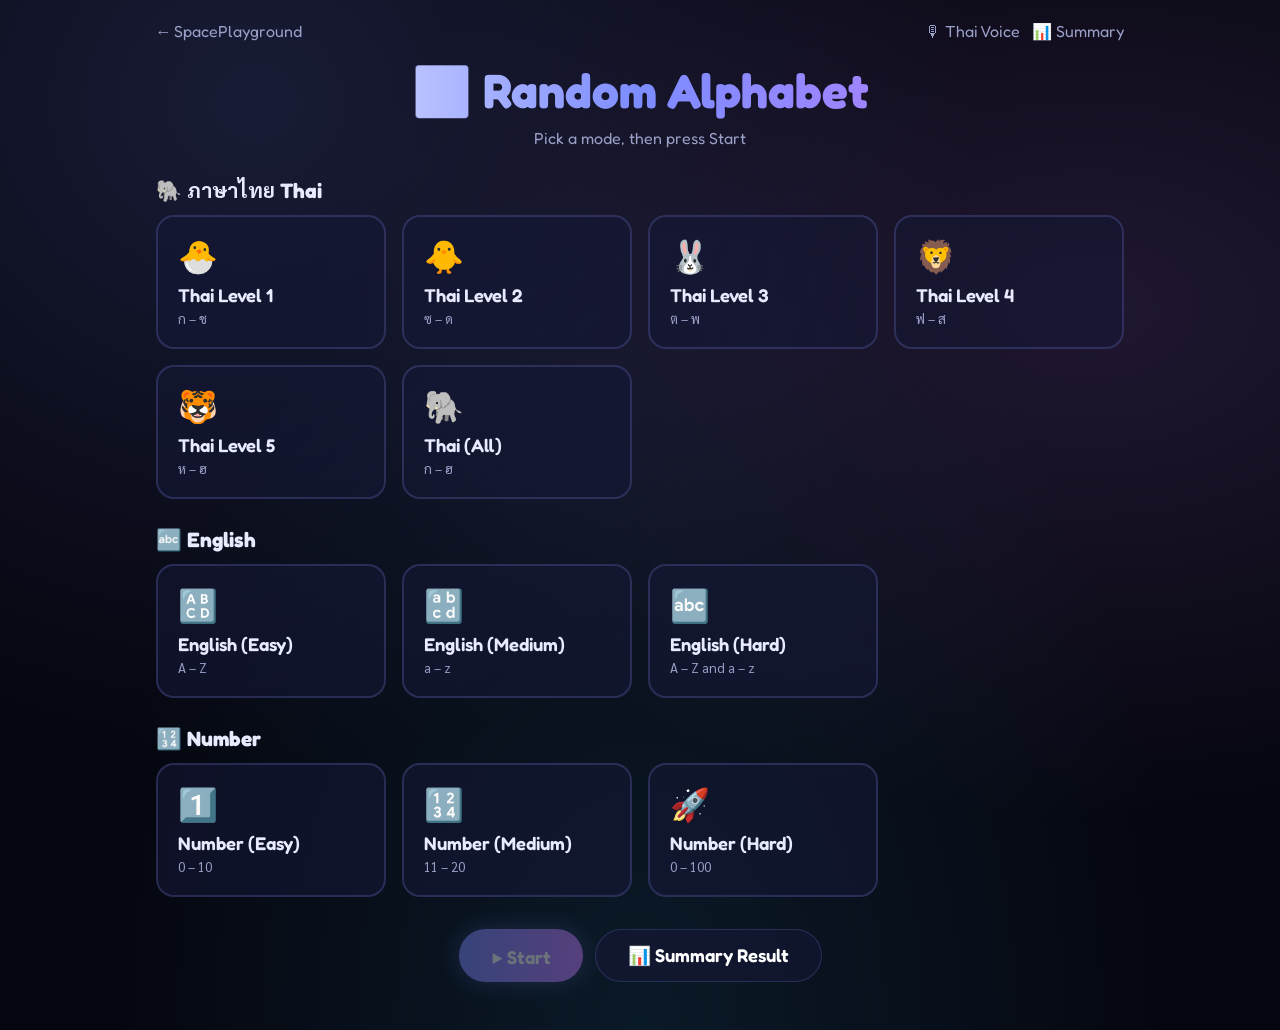
==== commit 50c77cf6: "Random Alphabet: number hard 0-100 Co-Authored-By: Claude Opus 5.5 <noreply@anthropic.com>" ====
--- a/random-alphabet/index.html
+++ b/random-alphabet/index.html
@@ -663,7 +663,7 @@
       enHard:    { icon: "🔤", name: "English (Hard)",    range: "A – Z and a – z",  pool: [...UPPER, ...LOWER] },
       numEasy:   { icon: "1️⃣", name: "Number (Easy)",     range: "0 – 10",           pool: range(0, 10).map(String) },
       numMedium: { icon: "🔢", name: "Number (Medium)",   range: "11 – 20",          pool: range(11, 20).map(String) },
-      numHard:   { icon: "🚀", name: "Number (Hard)",     range: "0 – 1000",         pool: range(0, 1000).map(String) },
+      numHard:   { icon: "🚀", name: "Number (Hard)",     range: "0 – 100",          pool: range(0, 100).map(String) },
     };
 
     const COLORS = ["#ffd166", "#06d6a0", "#4cc9f0", "#f72585", "#b8f2e6", "#ff9f1c", "#c77dff", "#90f1ef", "#ffadad"];
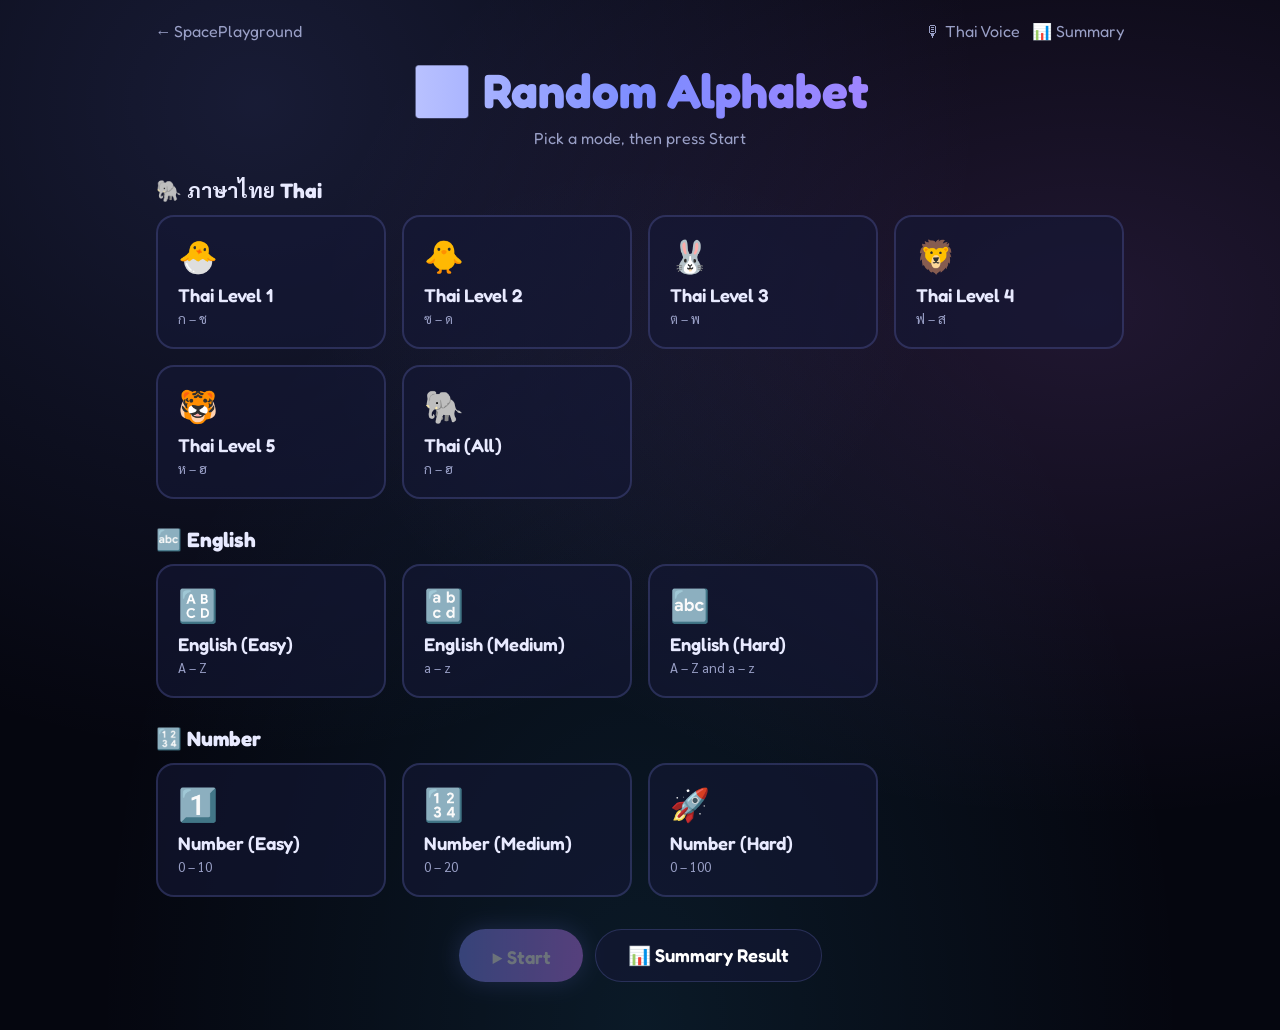
==== commit 95f4a20a: "Random Alphabet: number medium 0-20 Co-Authored-By: Claude Opus 5.5 <noreply@anthropic.com>" ====
--- a/random-alphabet/index.html
+++ b/random-alphabet/index.html
@@ -662,7 +662,7 @@
       enMedium:  { icon: "🔡", name: "English (Medium)",  range: "a – z",            pool: LOWER },
       enHard:    { icon: "🔤", name: "English (Hard)",    range: "A – Z and a – z",  pool: [...UPPER, ...LOWER] },
       numEasy:   { icon: "1️⃣", name: "Number (Easy)",     range: "0 – 10",           pool: range(0, 10).map(String) },
-      numMedium: { icon: "🔢", name: "Number (Medium)",   range: "11 – 20",          pool: range(11, 20).map(String) },
+      numMedium: { icon: "🔢", name: "Number (Medium)",   range: "0 – 20",           pool: range(0, 20).map(String) },
       numHard:   { icon: "🚀", name: "Number (Hard)",     range: "0 – 100",          pool: range(0, 100).map(String) },
     };
 
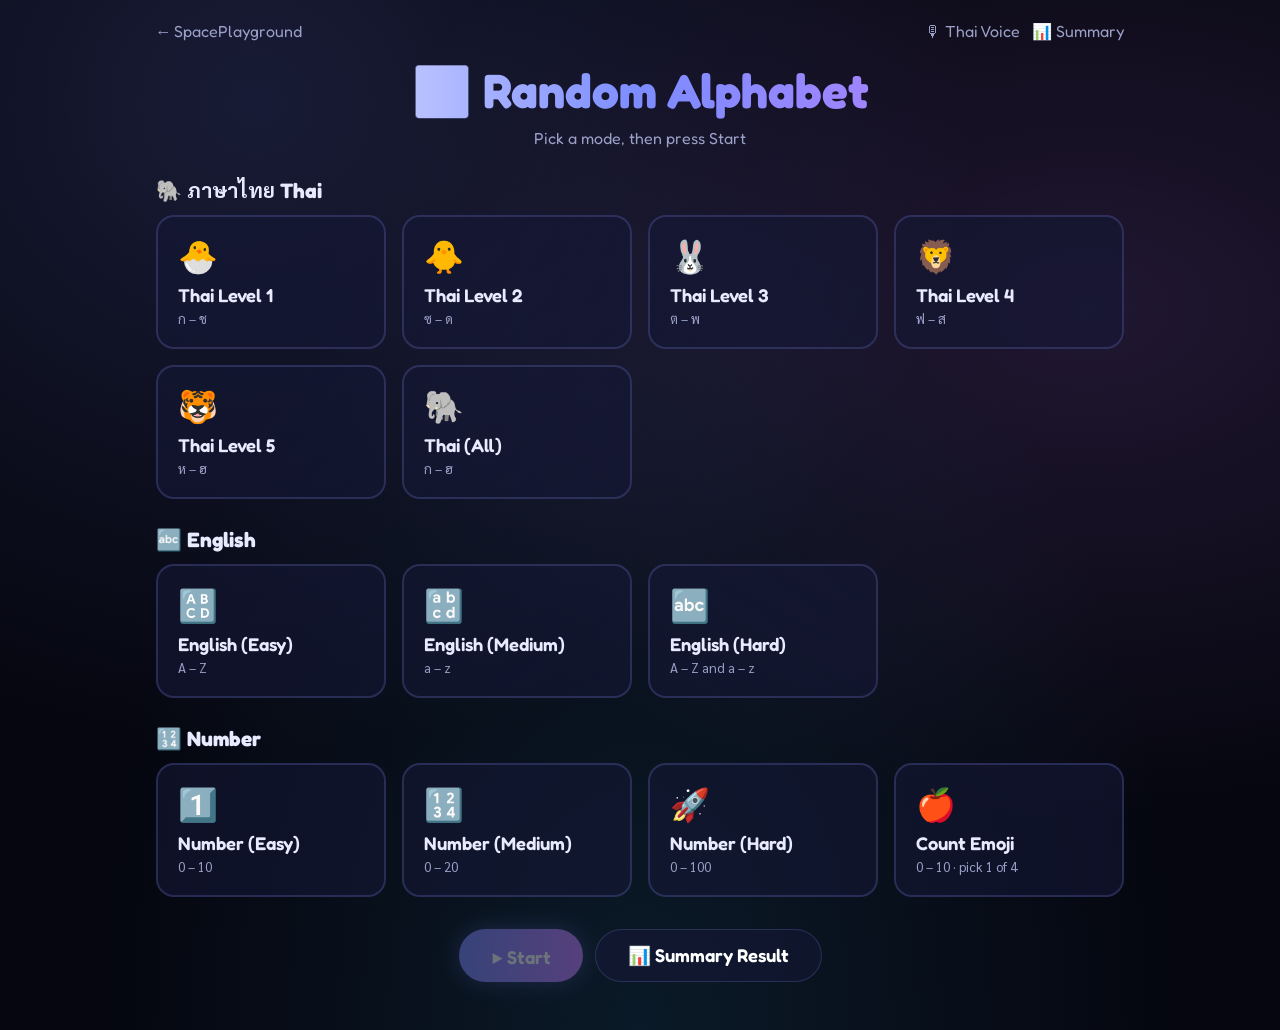
==== commit 59790536: "Random Alphabet: Count Emoji game (count pictures, pick the number) Co-Authored-By: Claude Opus 5.5 " ====
--- a/random-alphabet/index.html
+++ b/random-alphabet/index.html
@@ -424,6 +424,91 @@
     .correct { background: var(--good); box-shadow: 0 6px 0 #1e8a4c; }
     .incorrect { background: var(--bad); box-shadow: 0 6px 0 #b83a47; }
 
+    /* ---------- Count Emoji: pictures on the left, number choices on the right ---------- */
+    .count-stage {
+      display: none;
+      flex: 1;
+      grid-template-columns: 3fr 2fr;
+      gap: 24px;
+      align-items: center;
+      padding: 12px 0;
+    }
+    #game.count-mode .count-stage { display: grid; }
+    #game.count-mode .stage, #game.count-mode .answer { display: none; }
+    .emoji-box {
+      display: grid;
+      grid-template-columns: repeat(5, 1.2em);
+      grid-auto-rows: 1.2em;
+      place-items: center;
+      justify-content: center;
+      align-content: center;
+      gap: 8px 12px;
+      min-height: min(46vh, 380px);
+      padding: 20px;
+      border-radius: 24px;
+      background: var(--card);
+      border: 2px dashed var(--card-border);
+      font-size: min(8vw, 10vh, 80px);
+      line-height: 1.15;
+      user-select: none;
+    }
+    .emoji-box span { position: relative; cursor: pointer; animation: pop 0.35s ease-out both; }
+    /* Tapped while counting: a number badge 1, 2, 3 ... */
+    .emoji-box span[data-k]::after {
+      content: attr(data-k);
+      position: absolute;
+      top: -0.15em;
+      right: -0.2em;
+      min-width: 1.5em;
+      padding: 0.1em 0.3em;
+      border-radius: 999px;
+      font-family: "Fredoka", sans-serif;
+      font-size: 0.34em;
+      font-weight: 700;
+      line-height: 1.2;
+      text-align: center;
+      color: #fff;
+      background: var(--accent-2);
+      box-shadow: 0 0 10px var(--accent-2);
+    }
+    .emoji-box.celebrate { animation: celebrate 0.8s ease-out; }
+    .emoji-box.shake { animation: shake 0.4s ease-in-out; }
+    .choices { display: grid; grid-template-columns: 1fr 1fr; gap: 14px; }
+    .choices button {
+      min-height: min(18vh, 150px);
+      border-radius: 22px;
+      font-size: clamp(2.6rem, 9vw, 4.5rem);
+      font-weight: 700;
+      color: #fff;
+      background: rgba(255, 255, 255, 0.06);
+      border: 3px solid var(--c);
+      box-shadow: 0 6px 0 rgba(0, 0, 0, 0.45);
+      text-shadow: 0 0 18px var(--c);
+      transition: transform 0.1s, background 0.2s, opacity 0.2s;
+    }
+    .choices button:active { transform: scale(0.95); }
+    .choices button:disabled { cursor: default; }
+    .choices button:disabled:not(.right):not(.wrong):not(.reveal) { opacity: 0.35; }
+    .choices button.right {
+      background: var(--good);
+      border-color: var(--good);
+      box-shadow: 0 6px 0 #1e8a4c, 0 0 30px var(--good);
+      animation: celebrate 0.6s ease-out;
+    }
+    .choices button.wrong {
+      background: var(--bad);
+      border-color: var(--bad);
+      box-shadow: 0 6px 0 #b83a47;
+      animation: shake 0.4s ease-in-out;
+    }
+    /* After a wrong pick, the right number glows green so the kid sees it */
+    .choices button.reveal { border-color: var(--good); box-shadow: 0 0 24px var(--good); }
+    @media (max-width: 640px) {
+      .count-stage { grid-template-columns: 1fr; gap: 14px; align-content: center; }
+      .emoji-box { min-height: 30vh; font-size: min(13vw, 8vh); padding: 14px; }
+      .choices button { min-height: 13vh; }
+    }
+
     /* ---------- Result ---------- */
     .result-card {
       max-width: 480px;
@@ -471,7 +556,8 @@
       .pill { padding: 6px 12px; font-size: 0.95rem; }
     }
     @media (prefers-reduced-motion: reduce) {
-      .char.pop, .char.celebrate, .char.shake, .trophy, .goal.near, .slot.just { animation: none; }
+      .char.pop, .char.celebrate, .char.shake, .trophy, .goal.near, .slot.just,
+      .emoji-box span, .emoji-box.celebrate, .emoji-box.shake, .choices button { animation: none; }
     }
   </style>
 </head>
@@ -529,6 +615,10 @@
         <button class="correct" id="correct-btn">✔ Correct</button>
         <button class="incorrect" id="incorrect-btn">✘ Incorrect</button>
       </div>
+      <div class="count-stage">
+        <div class="emoji-box" id="emoji-box"></div>
+        <div class="choices" id="choices"></div>
+      </div>
     </section>
 
     <!-- ===== Result of one game ===== -->
@@ -664,6 +754,7 @@
       numEasy:   { icon: "1️⃣", name: "Number (Easy)",     range: "0 – 10",           pool: range(0, 10).map(String) },
       numMedium: { icon: "🔢", name: "Number (Medium)",   range: "0 – 20",           pool: range(0, 20).map(String) },
       numHard:   { icon: "🚀", name: "Number (Hard)",     range: "0 – 100",          pool: range(0, 100).map(String) },
+      numCount:  { icon: "🍎", name: "Count Emoji",       range: "0 – 10 · pick 1 of 4", pool: range(0, 10).map(String), count: true },
     };
 
     const COLORS = ["#ffd166", "#06d6a0", "#4cc9f0", "#f72585", "#b8f2e6", "#ff9f1c", "#c77dff", "#90f1ef", "#ffadad"];
@@ -722,7 +813,7 @@
     const MODE_GROUPS = [
       { title: "🐘 ภาษาไทย Thai", keys: ["thai1", "thai2", "thai3", "thai4", "thai5", "thai"] },
       { title: "🔤 English", keys: ["enEasy", "enMedium", "enHard"] },
-      { title: "🔢 Number", keys: ["numEasy", "numMedium", "numHard"] },
+      { title: "🔢 Number", keys: ["numEasy", "numMedium", "numHard", "numCount"] },
     ];
 
     for (const group of MODE_GROUPS) {
@@ -765,6 +856,7 @@
         // Characters not yet answered correctly; a correct one is removed so it won't come back
         remaining: new Set(MODES[selectedMode].pool),
       };
+      $("game").classList.toggle("count-mode", !!MODES[selectedMode].count);
       buildJourney();
       $("game-mode").textContent = `${MODES[selectedMode].icon} ${MODES[selectedMode].name}`;
       $("ok-count").textContent = "0";
@@ -830,6 +922,7 @@
         value = pool[Math.floor(Math.random() * pool.length)];
       } while (value === game.current && pool.length > 1);
       game.current = value;
+      if (mode.count) return renderCount(value);
 
       const el = $("char");
       el.textContent = value;
@@ -844,14 +937,73 @@
     function setAnswerButtons(enabled) {
       $("correct-btn").disabled = !enabled;
       $("incorrect-btn").disabled = !enabled;
+      document.querySelectorAll("#choices button").forEach(b => (b.disabled = !enabled));
+    }
+
+    // ===== Count Emoji: count the pictures, then tap the right number =====
+    const COUNT_EMOJI = ["🍎", "🐶", "🐱", "🦆", "🍓", "⭐", "🚗", "🎈", "🐟", "🍌", "🐸", "🦋", "🐥", "🍩", "🌸", "🐞"];
+    const isCountGame = () => !!(game && MODES[game.mode].count);
+    const shuffle = arr => arr.map(v => [Math.random(), v]).sort((a, b) => a[0] - b[0]).map(p => p[1]);
+
+    function renderCount(value) {
+      const n = Number(value);
+      let emoji;
+      do emoji = COUNT_EMOJI[Math.floor(Math.random() * COUNT_EMOJI.length)];
+      while (emoji === game.emoji);
+      game.emoji = emoji;
+
+      // A random emoji in random spots of a 5 x 3 grid every turn, so neither the picture
+      // nor the shape gives the number away: the kid has to count
+      const box = $("emoji-box");
+      box.classList.remove("celebrate", "shake");
+      box.innerHTML = "";
+      game.tapped = 0;
+      const spots = new Set(shuffle(range(0, 14)).slice(0, n));
+      let shown = 0;
+      for (let i = 0; i < 15; i++) {
+        const s = document.createElement("span");
+        box.appendChild(s);
+        if (!spots.has(i)) continue;
+        s.textContent = emoji;
+        s.style.animationDelay = shown++ * 70 + "ms";
+        // Tap each picture to count it out loud: 1, 2, 3 ...
+        s.addEventListener("click", () => {
+          if (!game || busy || s.dataset.k) return;
+          s.dataset.k = ++game.tapped;
+          playNotes([[440 + game.tapped * 45, 0, 0.12]], "sine", 0.12);
+          speakText(String(game.tapped), "en");
+        });
+      }
+
+      // The right number plus 3 others from the pool, in random order
+      const others = shuffle(MODES[game.mode].pool.map(Number).filter(x => x !== n)).slice(0, 3);
+      const wrap = $("choices");
+      wrap.innerHTML = "";
+      for (const c of shuffle([n, ...others])) {
+        const btn = document.createElement("button");
+        btn.textContent = c;
+        btn.dataset.n = c;
+        btn.style.setProperty("--c", COLORS[c % COLORS.length]);
+        btn.addEventListener("click", () => pickChoice(btn, c));
+        wrap.appendChild(btn);
+      }
+    }
+
+    function pickChoice(btn, n) {
+      if (!game || busy) return;
+      const correct = n === Number(game.current);
+      btn.classList.add(correct ? "right" : "wrong");
+      if (!correct) $("choices").querySelector(`[data-n="${game.current}"]`).classList.add("reveal");
+      answer(correct, { picked: n });
     }
 
     const sleep = ms => new Promise(r => setTimeout(r, ms));
 
-    async function answer(correct) {
+    async function answer(correct, extra = {}) {
       if (!game || busy) return;
       const value = game.current;
-      game.turns.push({ value, correct, atSec: elapsedSec() });
+      const countGame = isCountGame();
+      game.turns.push({ value, correct, atSec: elapsedSec(), ...extra });
       game.streak = correct ? game.streak + 1 : 0;
       if (correct) game.remaining.delete(value);
       const won = game.remaining.size === 0;
@@ -863,7 +1015,7 @@
       busy = true;
       setAnswerButtons(false);
 
-      const el = $("char");
+      const el = countGame ? $("emoji-box") : $("char");
       el.classList.remove("pop", "celebrate", "shake");
       void el.offsetWidth;
       if (correct) {
@@ -879,7 +1031,8 @@
       const thisGame = game;
       const say = () => game === thisGame && speak(value, thisGame.mode);
       const voice = sleep(correct ? 350 : 400).then(say).then(() => sleep(400)).then(say);
-      await Promise.all([sleep(correct ? 900 : 450), Promise.race([voice, sleep(7000)])]);
+      // Count Emoji waits a bit longer so the green / red button can be seen
+      await Promise.all([sleep(countGame ? 1300 : correct ? 900 : 450), Promise.race([voice, sleep(7000)])]);
       if (game !== thisGame) return;
       if (won) return finishGame(true);
       busy = false;
@@ -966,7 +1119,7 @@
       if (reduceMotion) return;
       const dpr = devicePixelRatio;
       if (!origin) {
-        const r = $("char").getBoundingClientRect();
+        const r = (isCountGame() ? $("emoji-box") : $("char")).getBoundingClientRect();
         origin = { x: r.left + r.width / 2, y: r.top + r.height / 2 };
       }
       const cx = origin.x * dpr;
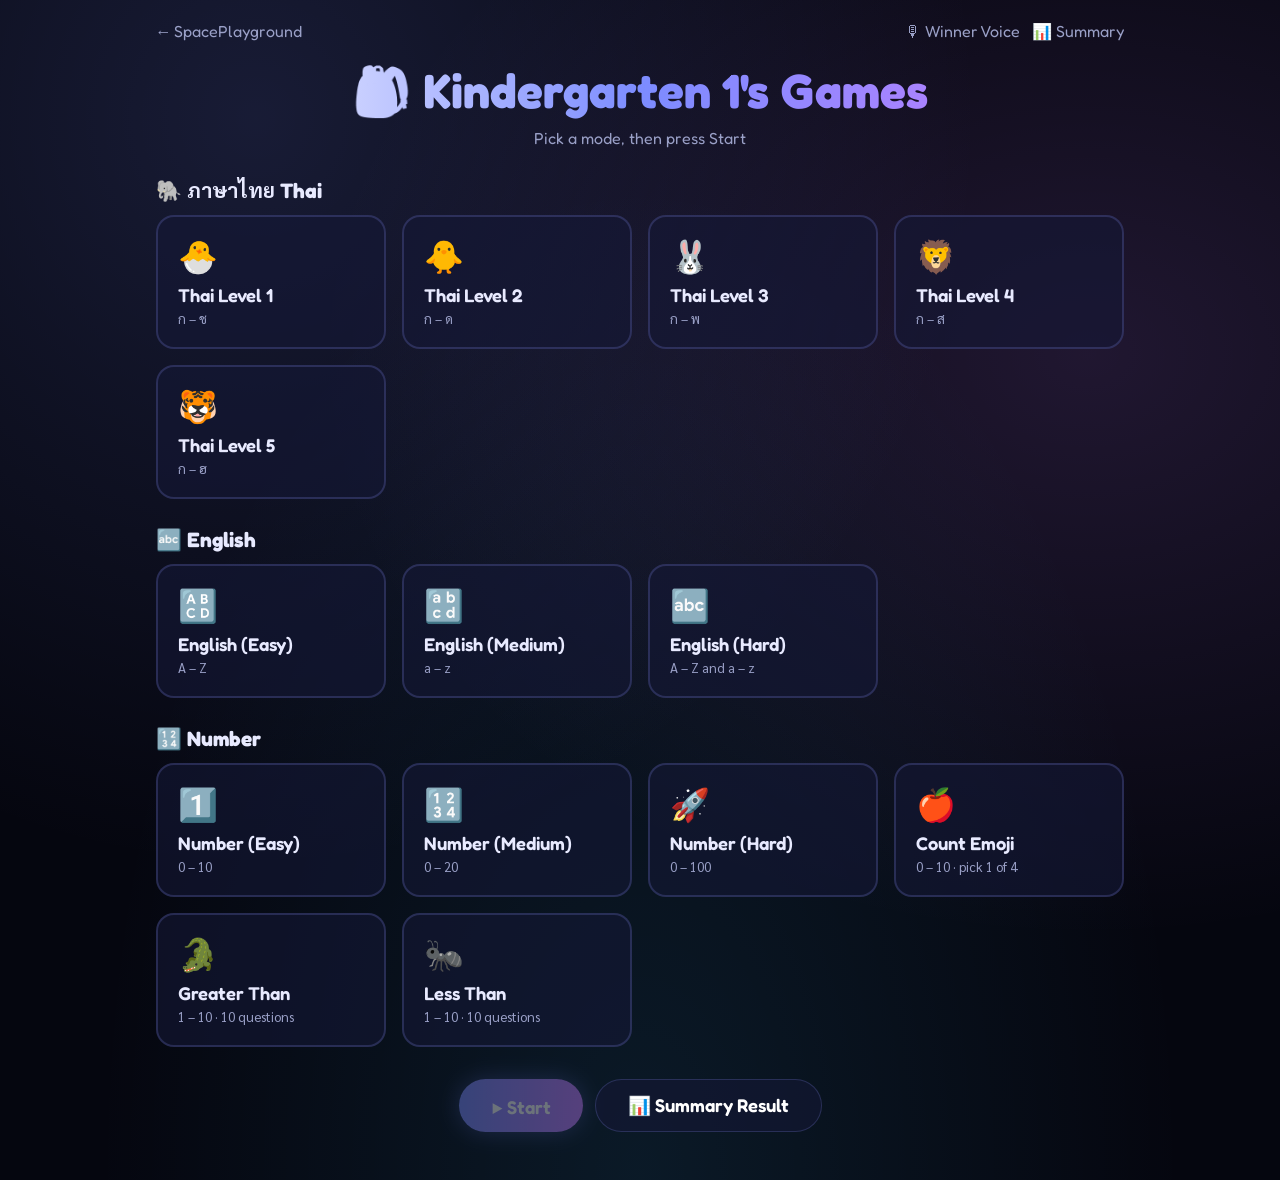
==== commit ada26690: "Kindergarten 1's Games: rename, growing Thai levels, no Thai letter voice, Greater/Less Than games C" ====
--- a/random-alphabet/index.html
+++ b/random-alphabet/index.html
@@ -3,8 +3,8 @@
 <head>
   <meta charset="UTF-8">
   <meta name="viewport" content="width=device-width, initial-scale=1.0">
-  <title>Random Alphabet</title>
-  <meta name="description" content="Random Alphabet — flash letters and numbers for kids, with score tracking.">
+  <title>Kindergarten 1's Games</title>
+  <meta name="description" content="Kindergarten 1's Games — letters, numbers, counting and comparing games for kids, with score tracking.">
   <link rel="icon" href="data:image/svg+xml,<svg xmlns='http://www.w3.org/2000/svg' viewBox='0 0 100 100'><text y='.9em' font-size='90'>🔤</text></svg>">
   <link rel="preconnect" href="https://fonts.googleapis.com">
   <link rel="preconnect" href="https://fonts.gstatic.com" crossorigin>
@@ -324,6 +324,12 @@
       border: 1px solid transparent;
       box-shadow: 0 0 10px var(--c);
     }
+    .slot.miss {
+      color: #fff;
+      font-weight: 700;
+      background: rgba(255, 92, 108, 0.35);
+      border: 1px solid var(--bad);
+    }
     .slot.just { animation: slot-pop 0.6s ease-out; }
     @keyframes slot-pop {
       0% { transform: scale(0.3); }
@@ -437,7 +443,7 @@
     #game.count-mode .stage, #game.count-mode .answer { display: none; }
     .emoji-box {
       display: grid;
-      grid-template-columns: repeat(5, 1.2em);
+      grid-template-columns: repeat(var(--cols, 5), 1.2em);
       grid-auto-rows: 1.2em;
       place-items: center;
       justify-content: center;
@@ -452,7 +458,8 @@
       line-height: 1.15;
       user-select: none;
     }
-    .emoji-box span { position: relative; cursor: pointer; animation: pop 0.35s ease-out both; }
+    .emoji-box span { position: relative; animation: pop 0.35s ease-out both; }
+    #emoji-box span:not(:empty) { cursor: pointer; }
     /* Tapped while counting: a number badge 1, 2, 3 ... */
     .emoji-box span[data-k]::after {
       content: attr(data-k);
@@ -509,6 +516,57 @@
       .choices button { min-height: 13vh; }
     }
 
+    /* ---------- Greater / Less Than: two sides, tap the one with more (or fewer) ---------- */
+    .compare-stage {
+      display: none;
+      flex: 1;
+      flex-direction: column;
+      justify-content: center;
+      gap: 14px;
+      padding: 8px 0;
+    }
+    #game.compare-mode .compare-stage { display: flex; }
+    #game.compare-mode .stage, #game.compare-mode .answer { display: none; }
+    .compare-q {
+      text-align: center;
+      font-size: clamp(1.2rem, 4vw, 1.8rem);
+      font-weight: 600;
+    }
+    .sides { display: grid; grid-template-columns: 1fr auto 1fr; gap: 14px; align-items: center; }
+    .sign {
+      min-width: 1ch;
+      text-align: center;
+      font-size: clamp(2.5rem, 9vw, 5rem);
+      font-weight: 700;
+      color: #ffd166;
+      text-shadow: 0 0 20px #ffd166;
+    }
+    .side {
+      padding: 0;
+      border-radius: 24px;
+      background: none;
+      color: var(--text);
+      transition: transform 0.1s;
+    }
+    .side:active { transform: scale(0.97); }
+    .side:disabled { cursor: default; }
+    .side .emoji-box { min-height: min(44vh, 360px); font-size: min(6vw, 8vh, 64px); transition: background 0.2s; }
+    .side.right .emoji-box {
+      border: 3px solid var(--good);
+      background: rgba(46, 204, 113, 0.2);
+      box-shadow: 0 0 30px var(--good);
+    }
+    .side.wrong .emoji-box { border: 3px solid var(--bad); background: rgba(255, 92, 108, 0.2); }
+    /* After a wrong pick, the right side glows green so the kid sees it */
+    .side.reveal .emoji-box { border: 3px solid var(--good); box-shadow: 0 0 24px var(--good); }
+    .side-n { min-height: 1.2em; margin-top: 6px; font-size: clamp(2rem, 7vw, 3.5rem); font-weight: 700; line-height: 1.2; }
+    .side.celebrate { animation: celebrate 0.8s ease-out; }
+    .side.shake { animation: shake 0.4s ease-in-out; }
+    @media (max-width: 640px) {
+      .sides { gap: 6px; }
+      .side .emoji-box { min-height: 36vh; font-size: min(8.5vw, 7vh); padding: 10px; gap: 6px 8px; }
+    }
+
     /* ---------- Result ---------- */
     .result-card {
       max-width: 480px;
@@ -557,7 +615,8 @@
     }
     @media (prefers-reduced-motion: reduce) {
       .char.pop, .char.celebrate, .char.shake, .trophy, .goal.near, .slot.just,
-      .emoji-box span, .emoji-box.celebrate, .emoji-box.shake, .choices button { animation: none; }
+      .emoji-box span, .emoji-box.celebrate, .emoji-box.shake, .choices button,
+      .side.celebrate, .side.shake { animation: none; }
     }
   </style>
 </head>
@@ -569,12 +628,12 @@
       <header>
         <a href="../">← SpacePlayground</a>
         <span>
-          <button class="link-btn" data-go="voice">🎙 Thai Voice</button>
+          <button class="link-btn" data-go="voice">🎙 Winner Voice</button>
           &nbsp;
           <button class="link-btn" data-go="summary">📊 Summary</button>
         </span>
       </header>
-      <h1>🔤 Random Alphabet</h1>
+      <h1>🎒 Kindergarten 1's Games</h1>
       <p class="sub">Pick a mode, then press Start</p>
       <div id="mode-list"></div>
       <div class="actions">
@@ -619,6 +678,14 @@
         <div class="emoji-box" id="emoji-box"></div>
         <div class="choices" id="choices"></div>
       </div>
+      <div class="compare-stage">
+        <div class="compare-q" id="compare-q"></div>
+        <div class="sides">
+          <button class="side" id="side-a"><div class="emoji-box"></div><div class="side-n"></div></button>
+          <div class="sign" id="compare-sign">?</div>
+          <button class="side" id="side-b"><div class="emoji-box"></div><div class="side-n"></div></button>
+        </div>
+      </div>
     </section>
 
     <!-- ===== Result of one game ===== -->
@@ -695,9 +762,9 @@
         <button class="link-btn" data-go="menu">← Back to modes</button>
         <a href="../">SpacePlayground</a>
       </header>
-      <h1>🎙 Thai Voice</h1>
+      <h1>🎙 Winner Voice</h1>
       <p class="sub">
-        อัดเสียงของคุณเองทีละตัว — เกมจะเล่นเสียงของคุณ 2 ครั้ง (ตัวที่ยังไม่ได้อัดจะไม่มีเสียง)<br>
+        อัดเสียงชมของคุณเอง — เกมจะเล่นเสียงนี้ตอนลูกชนะในโหมดภาษาไทย<br>
         Tap 🎙 to record, tap ■ to stop (stops by itself after 5 s). Saved on this device only.
       </p>
       <p class="voice-msg" id="voice-msg" hidden></p>
@@ -724,20 +791,10 @@
     const LOWER = range(97, 122).map(c => String.fromCharCode(c));
     // The 44 Thai consonants ก – ฮ (ฤ and ฦ are vowels, so they are left out)
     const THAI = [..."กขฃคฅฆงจฉชซฌญฎฏฐฑฒณดตถทธนบปผฝพฟภมยรลวศษสหฬอฮ"];
-    // Word for each consonant (ก → ไก่), shown as the hint when recording your voice
-    const THAI_WORDS = {
-      "ก": "ไก่", "ข": "ไข่", "ฃ": "ขวด", "ค": "ควาย", "ฅ": "คน", "ฆ": "ระฆัง", "ง": "งู",
-      "จ": "จาน", "ฉ": "ฉิ่ง", "ช": "ช้าง", "ซ": "โซ่", "ฌ": "เฌอ", "ญ": "หญิง",
-      "ฎ": "ชฎา", "ฏ": "ปฏัก", "ฐ": "ฐาน", "ฑ": "มณโฑ", "ฒ": "ผู้เฒ่า", "ณ": "เณร",
-      "ด": "เด็ก", "ต": "เต่า", "ถ": "ถุง", "ท": "ทหาร", "ธ": "ธง", "น": "หนู",
-      "บ": "ใบไม้", "ป": "ปลา", "ผ": "ผึ้ง", "ฝ": "ฝา", "พ": "พาน", "ฟ": "ฟัน", "ภ": "สำเภา", "ม": "ม้า",
-      "ย": "ยักษ์", "ร": "เรือ", "ล": "ลิง", "ว": "แหวน",
-      "ศ": "ศาลา", "ษ": "ฤๅษี", "ส": "เสือ", "ห": "หีบ", "ฬ": "จุฬา", "อ": "อ่าง", "ฮ": "นกฮูก",
-    };
-
-    // Thai levels: 10 letters each, in alphabet order (level 5 = the last 4)
+
+    // Thai levels grow from ก: 1 = ก – ช, 2 = ก – ด, 3 = ก – พ, 4 = ก – ส, 5 = ก – ฮ (all 44)
     const thaiLevel = (n, icon) => {
-      const pool = THAI.slice((n - 1) * 10, n * 10);
+      const pool = THAI.slice(0, n * 10);
       return { icon, name: `Thai Level ${n}`, range: `${pool[0]} – ${pool[pool.length - 1]}`, pool, thai: true };
     };
 
@@ -747,7 +804,8 @@
       thai3:     thaiLevel(3, "🐰"),
       thai4:     thaiLevel(4, "🦁"),
       thai5:     thaiLevel(5, "🐯"),
-      thai:      { icon: "🐘", name: "Thai (All)",        range: "ก – ฮ",           pool: THAI, thai: true },
+      // Same as level 5 now; kept (off the menu) so older saved games still show their name
+      thai:      { icon: "🐘", name: "Thai (All)",        range: "ก – ฮ",           pool: THAI, thai: true, hidden: true },
       enEasy:    { icon: "🔠", name: "English (Easy)",    range: "A – Z",            pool: UPPER },
       enMedium:  { icon: "🔡", name: "English (Medium)",  range: "a – z",            pool: LOWER },
       enHard:    { icon: "🔤", name: "English (Hard)",    range: "A – Z and a – z",  pool: [...UPPER, ...LOWER] },
@@ -755,6 +813,9 @@
       numMedium: { icon: "🔢", name: "Number (Medium)",   range: "0 – 20",           pool: range(0, 20).map(String) },
       numHard:   { icon: "🚀", name: "Number (Hard)",     range: "0 – 100",          pool: range(0, 100).map(String) },
       numCount:  { icon: "🍎", name: "Count Emoji",       range: "0 – 10 · pick 1 of 4", pool: range(0, 10).map(String), count: true },
+      // Pool = the 10 question numbers of a round
+      numGreater: { icon: "🐊", name: "Greater Than",     range: "1 – 10 · 10 questions", pool: range(1, 10).map(String), compare: "greater" },
+      numLess:    { icon: "🐜", name: "Less Than",        range: "1 – 10 · 10 questions", pool: range(1, 10).map(String), compare: "less" },
     };
 
     const COLORS = ["#ffd166", "#06d6a0", "#4cc9f0", "#f72585", "#b8f2e6", "#ff9f1c", "#c77dff", "#90f1ef", "#ffadad"];
@@ -811,9 +872,9 @@
     let selectedMode = null;
 
     const MODE_GROUPS = [
-      { title: "🐘 ภาษาไทย Thai", keys: ["thai1", "thai2", "thai3", "thai4", "thai5", "thai"] },
+      { title: "🐘 ภาษาไทย Thai", keys: ["thai1", "thai2", "thai3", "thai4", "thai5"] },
       { title: "🔤 English", keys: ["enEasy", "enMedium", "enHard"] },
-      { title: "🔢 Number", keys: ["numEasy", "numMedium", "numHard", "numCount"] },
+      { title: "🔢 Number", keys: ["numEasy", "numMedium", "numHard", "numCount", "numGreater", "numLess"] },
     ];
 
     for (const group of MODE_GROUPS) {
@@ -857,6 +918,7 @@
         remaining: new Set(MODES[selectedMode].pool),
       };
       $("game").classList.toggle("count-mode", !!MODES[selectedMode].count);
+      $("game").classList.toggle("compare-mode", !!MODES[selectedMode].compare);
       buildJourney();
       $("game-mode").textContent = `${MODES[selectedMode].icon} ${MODES[selectedMode].name}`;
       $("ok-count").textContent = "0";
@@ -899,7 +961,7 @@
       updateProgress();
     }
 
-    function updateProgress(justGot) {
+    function updateProgress(justGot, missed) {
       const total = MODES[game.mode].pool.length;
       const done = total - game.remaining.size;
       const pct = (done / total) * 100;
@@ -909,7 +971,7 @@
       $("journey-goal").classList.toggle("near", game.remaining.size === 1);
       const slot = justGot && game.slotEls.get(justGot);
       if (slot) {
-        slot.classList.add("got", "just");
+        slot.classList.add(missed ? "miss" : "got", "just");
         slot.addEventListener("animationend", () => slot.classList.remove("just"), { once: true });
       }
     }
@@ -917,6 +979,11 @@
     function nextChar() {
       const mode = MODES[game.mode];
       const pool = [...game.remaining];
+      // Greater / Less Than: questions go in order 1 to 10
+      if (mode.compare) {
+        game.current = pool[0];
+        return renderCompare();
+      }
       let value;
       do {
         value = pool[Math.floor(Math.random() * pool.length)];
@@ -937,43 +1004,50 @@
     function setAnswerButtons(enabled) {
       $("correct-btn").disabled = !enabled;
       $("incorrect-btn").disabled = !enabled;
-      document.querySelectorAll("#choices button").forEach(b => (b.disabled = !enabled));
-    }
-
-    // ===== Count Emoji: count the pictures, then tap the right number =====
+      document.querySelectorAll("#choices button, .side").forEach(b => (b.disabled = !enabled));
+    }
+
+    // ===== Emoji pictures for Count Emoji and Greater / Less Than =====
     const COUNT_EMOJI = ["🍎", "🐶", "🐱", "🦆", "🍓", "⭐", "🚗", "🎈", "🐟", "🍌", "🐸", "🦋", "🐥", "🍩", "🌸", "🐞"];
-    const isCountGame = () => !!(game && MODES[game.mode].count);
     const shuffle = arr => arr.map(v => [Math.random(), v]).sort((a, b) => a[0] - b[0]).map(p => p[1]);
 
-    function renderCount(value) {
-      const n = Number(value);
+    // A different random emoji each turn, so a picture is never tied to a number
+    function randomEmoji() {
       let emoji;
       do emoji = COUNT_EMOJI[Math.floor(Math.random() * COUNT_EMOJI.length)];
       while (emoji === game.emoji);
-      game.emoji = emoji;
-
-      // A random emoji in random spots of a 5 x 3 grid every turn, so neither the picture
-      // nor the shape gives the number away: the kid has to count
-      const box = $("emoji-box");
+      return (game.emoji = emoji);
+    }
+
+    // Put n pictures in random spots of a grid, so the shape never gives the number away:
+    // the kid has to count. With tapToCount, each tap puts a badge 1, 2, 3 ... and says it.
+    function fillEmojis(box, n, emoji, cols, cells, tapToCount) {
       box.classList.remove("celebrate", "shake");
+      box.style.setProperty("--cols", cols);
       box.innerHTML = "";
-      game.tapped = 0;
-      const spots = new Set(shuffle(range(0, 14)).slice(0, n));
-      let shown = 0;
-      for (let i = 0; i < 15; i++) {
+      const spots = new Set(shuffle(range(0, cells - 1)).slice(0, n));
+      let shown = 0, tapped = 0;
+      for (let i = 0; i < cells; i++) {
         const s = document.createElement("span");
         box.appendChild(s);
         if (!spots.has(i)) continue;
         s.textContent = emoji;
         s.style.animationDelay = shown++ * 70 + "ms";
-        // Tap each picture to count it out loud: 1, 2, 3 ...
+        if (!tapToCount) continue;
         s.addEventListener("click", () => {
           if (!game || busy || s.dataset.k) return;
-          s.dataset.k = ++game.tapped;
-          playNotes([[440 + game.tapped * 45, 0, 0.12]], "sine", 0.12);
-          speakText(String(game.tapped), "en");
+          s.dataset.k = ++tapped;
+          playNotes([[440 + tapped * 45, 0, 0.12]], "sine", 0.12);
+          speakText(String(tapped), "en");
         });
       }
+    }
+
+    // ===== Count Emoji: count the pictures, then tap the right number =====
+    function renderCount(value) {
+      const n = Number(value);
+      game.fxEl = $("emoji-box");
+      fillEmojis($("emoji-box"), n, randomEmoji(), 5, 15, true);
 
       // The right number plus 3 others from the pool, in random order
       const others = shuffle(MODES[game.mode].pool.map(Number).filter(x => x !== n)).slice(0, 3);
@@ -997,25 +1071,71 @@
       answer(correct, { picked: n });
     }
 
+    // ===== Greater / Less Than: tap the side with more (or fewer) pictures =====
+    function renderCompare() {
+      let a, b;
+      do {
+        a = 1 + Math.floor(Math.random() * 10);
+        b = 1 + Math.floor(Math.random() * 10);
+      } while (a === b || (game.pair && game.pair.a === a && game.pair.b === b));
+      game.pair = { a, b };
+      game.fxEl = null;
+      const more = MODES[game.mode].compare === "greater";
+      const emoji = randomEmoji(); // same picture on both sides, so only the amount differs
+      $("compare-q").textContent = more ? "👉 ข้างไหนมากกว่า? Which has MORE?" : "👉 ข้างไหนน้อยกว่า? Which has LESS?";
+      $("compare-sign").textContent = "?";
+      [["side-a", a], ["side-b", b]].forEach(([id, n]) => {
+        const side = $(id);
+        side.className = "side";
+        side.querySelector(".side-n").textContent = "";
+        fillEmojis(side.querySelector(".emoji-box"), n, emoji, 3, 12, false);
+      });
+      speakText(more ? "Which side has more?" : "Which side has less?", "en");
+    }
+
+    function pickSide(id) {
+      if (!game || busy || !MODES[game.mode].compare) return;
+      const { a, b } = game.pair;
+      const more = MODES[game.mode].compare === "greater";
+      const answerId = (more ? a > b : a < b) ? "side-a" : "side-b";
+      const correct = id === answerId;
+      const side = $(id);
+      side.classList.add(correct ? "right" : "wrong");
+      if (!correct) $(answerId).classList.add("reveal");
+      // Show both numbers and the sign, e.g. 7 > 3
+      $("side-a").querySelector(".side-n").textContent = a;
+      $("side-b").querySelector(".side-n").textContent = b;
+      $("compare-sign").textContent = a > b ? ">" : "<";
+      game.fxEl = side;
+      const big = Math.max(a, b), small = Math.min(a, b);
+      game.phrase = more ? `${big} is more than ${small}` : `${small} is less than ${big}`;
+      answer(correct, { value: `${a} vs ${b}`, left: a, right: b, picked: id === "side-a" ? a : b });
+    }
+
+    $("side-a").addEventListener("click", () => pickSide("side-a"));
+    $("side-b").addEventListener("click", () => pickSide("side-b"));
+
     const sleep = ms => new Promise(r => setTimeout(r, ms));
 
     async function answer(correct, extra = {}) {
       if (!game || busy) return;
       const value = game.current;
-      const countGame = isCountGame();
+      const mode = MODES[game.mode];
       game.turns.push({ value, correct, atSec: elapsedSec(), ...extra });
       game.streak = correct ? game.streak + 1 : 0;
-      if (correct) game.remaining.delete(value);
+      // A correct answer takes the character out. Greater / Less Than: every answer uses up one of the 10 questions
+      const usedUp = correct || !!mode.compare;
+      if (usedUp) game.remaining.delete(value);
       const won = game.remaining.size === 0;
       const ok = game.turns.filter(t => t.correct).length;
       $("ok-count").textContent = ok;
       $("no-count").textContent = game.turns.length - ok;
-      updateProgress(correct ? value : null);
+      updateProgress(usedUp ? value : null, !correct);
 
       busy = true;
       setAnswerButtons(false);
 
-      const el = countGame ? $("emoji-box") : $("char");
+      const el = game.fxEl || $("char");
       el.classList.remove("pop", "celebrate", "shake");
       void el.offsetWidth;
       if (correct) {
@@ -1027,18 +1147,21 @@
         playOops();
       }
 
-      // Read the letter aloud twice (easier for kids to catch), then show the next one
+      // Read the answer aloud twice (easier for kids to catch), then show the next one.
+      // Greater / Less Than says one sentence once, like "7 is more than 3".
       const thisGame = game;
-      const say = () => game === thisGame && speak(value, thisGame.mode);
-      const voice = sleep(correct ? 350 : 400).then(say).then(() => sleep(400)).then(say);
-      // Count Emoji waits a bit longer so the green / red button can be seen
-      await Promise.all([sleep(countGame ? 1300 : correct ? 900 : 450), Promise.race([voice, sleep(7000)])]);
+      const phrase = mode.compare ? game.phrase : null;
+      const say = () => game === thisGame && (phrase ? speakText(phrase, "en") : speak(value, thisGame.mode));
+      const voice = sleep(correct ? 350 : 400).then(say).then(() => !phrase && sleep(400).then(say));
+      // Picture games wait a bit longer so the green / red answer can be seen
+      const picture = mode.count || mode.compare;
+      await Promise.all([sleep(picture ? 1300 : correct ? 900 : 450), Promise.race([voice, sleep(7000)])]);
       if (game !== thisGame) return;
       if (won) return finishGame(true);
       busy = false;
       setAnswerButtons(true);
       nextChar();
-      if (correct && game.remaining.size === 1) showCheer("🏁 อีกตัวเดียว! Last one!");
+      if (usedUp && game.remaining.size === 1) showCheer(mode.compare ? "🏁 ข้อสุดท้าย! Last one!" : "🏁 อีกตัวเดียว! Last one!");
     }
 
     // Every character answered correctly: trophy, fireworks show, fanfare and voice
@@ -1119,7 +1242,7 @@
       if (reduceMotion) return;
       const dpr = devicePixelRatio;
       if (!origin) {
-        const r = (isCountGame() ? $("emoji-box") : $("char")).getBoundingClientRect();
+        const r = ((game && game.fxEl) || $("char")).getBoundingClientRect();
         origin = { x: r.left + r.width / 2, y: r.top + r.height / 2 };
       }
       const cx = origin.x * dpr;
@@ -1327,8 +1450,8 @@
     }
 
     function speak(value, modeKey) {
-      // Thai: only your own recordings, no computer voice
-      if (MODES[modeKey].thai) return playRecording(value);
+      // Thai: no voice for the letters (effect sounds still play)
+      if (MODES[modeKey].thai) return Promise.resolve();
       if (/^[a-z]$/.test(value)) return speakText(`small ${value.toUpperCase()}`, "en");
       if (/^[A-Z]$/.test(value)) return speakText(modeKey === "enHard" ? `big ${value}` : value, "en");
       return speakText(value, "en");
@@ -1383,10 +1506,8 @@
 
     // ===== Your own recorded Thai voice (stored in IndexedDB on this device) =====
     const WIN_KEY = "__win";
-    const VOICE_ITEMS = [
-      ...THAI.map(c => ({ key: c, label: c, hint: `${c} ${THAI_WORDS[c]}` })),
-      { key: WIN_KEY, label: "🏆", hint: "เก่งมาก! หนูชนะแล้ว!" },
-    ];
+    // Thai letters have no sound now; only the winner cheer is recorded
+    const VOICE_ITEMS = [{ key: WIN_KEY, label: "🏆", hint: "เก่งมาก! หนูชนะแล้ว!" }];
     const voiceCache = new Map(); // key -> audio Blob
     let dbPromise = null;
 
@@ -1586,7 +1707,7 @@
       const games = loadData().games;
 
       // By mode
-      const rows = Object.entries(MODES).map(([key, m]) => {
+      const rows = Object.entries(MODES).filter(([key, m]) => !m.hidden || games.some(x => x.mode === key)).map(([key, m]) => {
         const g = games.filter(x => x.mode === key);
         const ok = g.reduce((s, x) => s + x.correct, 0);
         const no = g.reduce((s, x) => s + x.incorrect, 0);
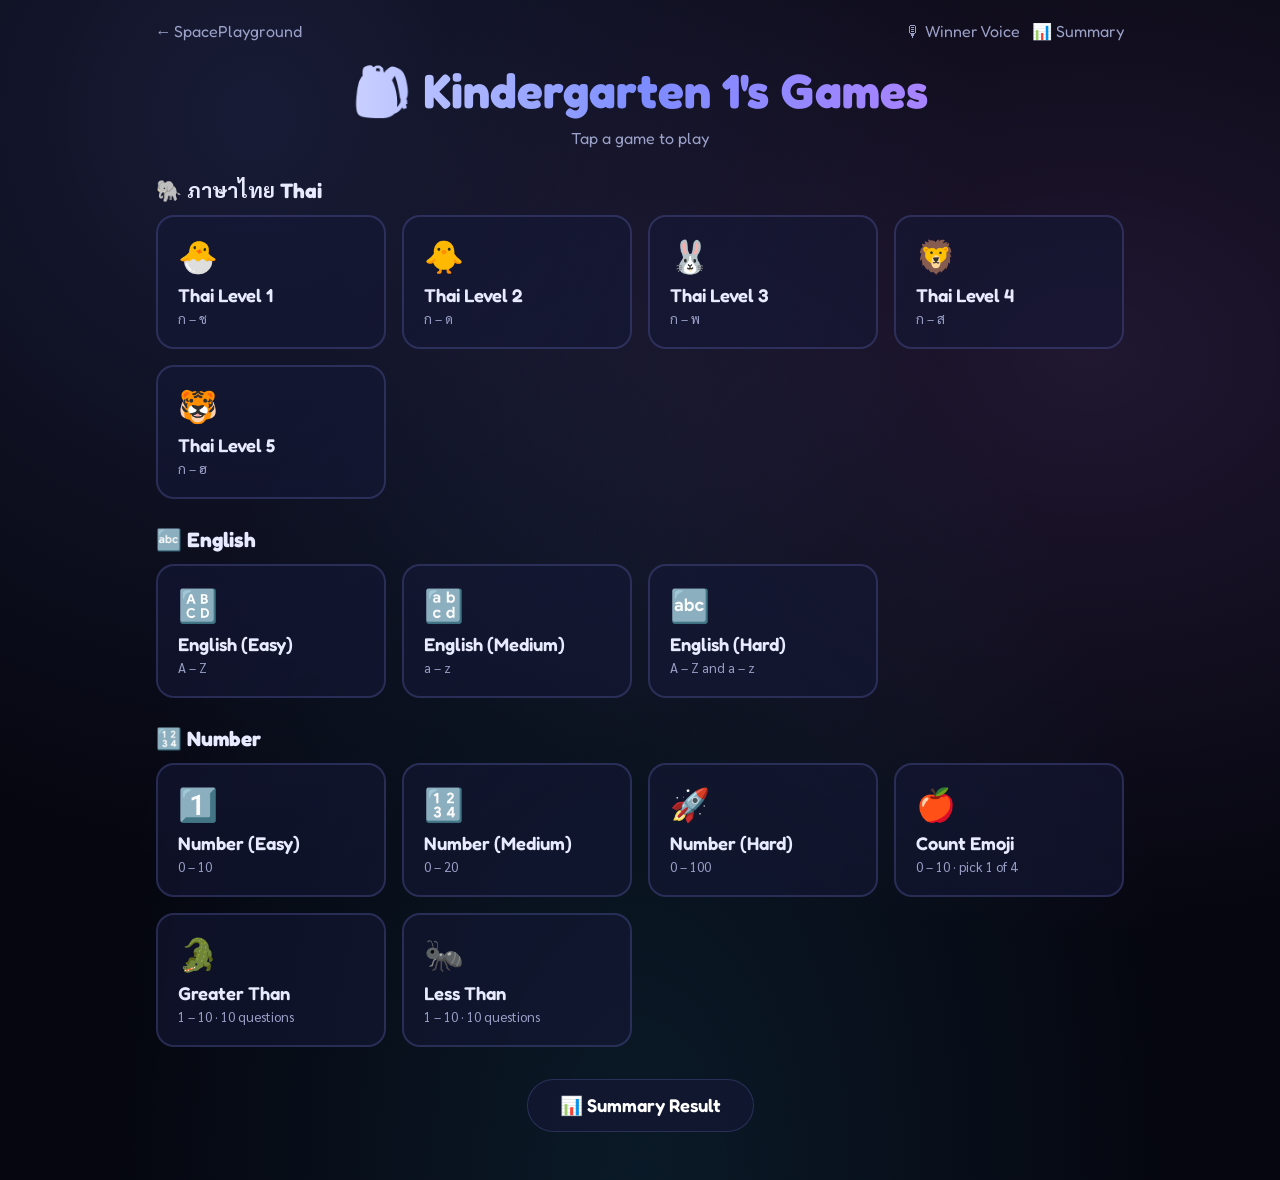
==== commit 0be88b38: "Kindergarten 1's Games: tap a game to start, no Start button Co-Authored-By: Claude Opus 5.5 <norepl" ====
--- a/random-alphabet/index.html
+++ b/random-alphabet/index.html
@@ -92,10 +92,6 @@
       transition: transform 0.2s, border-color 0.2s, box-shadow 0.2s;
     }
     .mode:hover { transform: translateY(-4px); border-color: var(--accent); }
-    .mode.selected {
-      border-color: var(--accent-2);
-      box-shadow: 0 0 28px rgba(199, 125, 255, 0.35);
-    }
     .mode .icon { font-size: 2rem; }
     .mode .name { font-size: 1.15rem; font-weight: 600; margin-top: 8px; }
     .mode .range { color: var(--muted); font-family: "Sarabun", sans-serif; margin-top: 4px; }
@@ -634,10 +630,9 @@
         </span>
       </header>
       <h1>🎒 Kindergarten 1's Games</h1>
-      <p class="sub">Pick a mode, then press Start</p>
+      <p class="sub">Tap a game to play</p>
       <div id="mode-list"></div>
       <div class="actions">
-        <button class="btn" id="start-btn" disabled>▶ Start</button>
         <button class="btn ghost" data-go="summary">📊 Summary Result</button>
       </div>
     </section>
@@ -893,14 +888,10 @@
       btn.innerHTML = `<div class="icon">${m.icon}</div><div class="name">${m.name}</div><div class="range">${m.range}</div>`;
       btn.addEventListener("click", () => {
         selectedMode = key;
-        document.querySelectorAll(".mode").forEach(el => el.classList.toggle("selected", el === btn));
-        $("start-btn").disabled = false;
+        startGame();
       });
-      btn.addEventListener("dblclick", startGame);
       grid.appendChild(btn);
     }
-
-    $("start-btn").addEventListener("click", startGame);
 
     // ===== Game =====
     let game = null;
